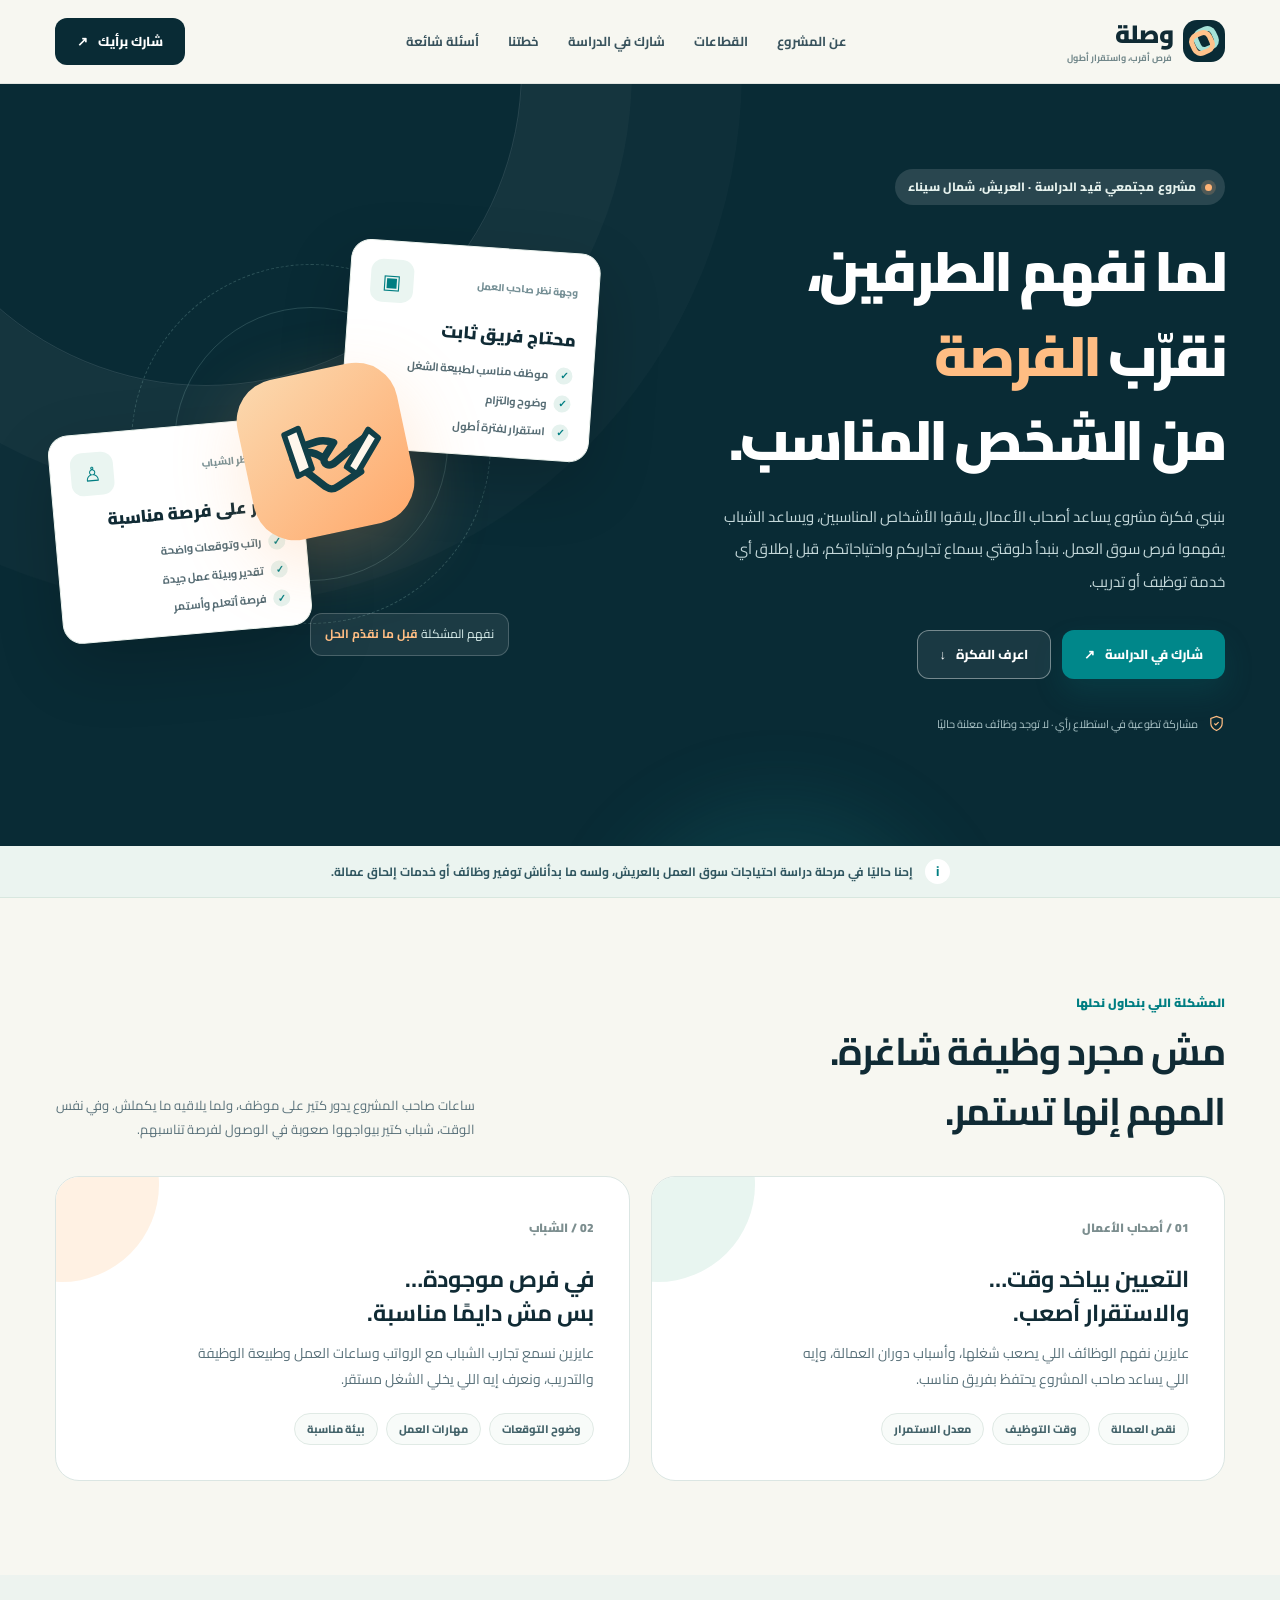
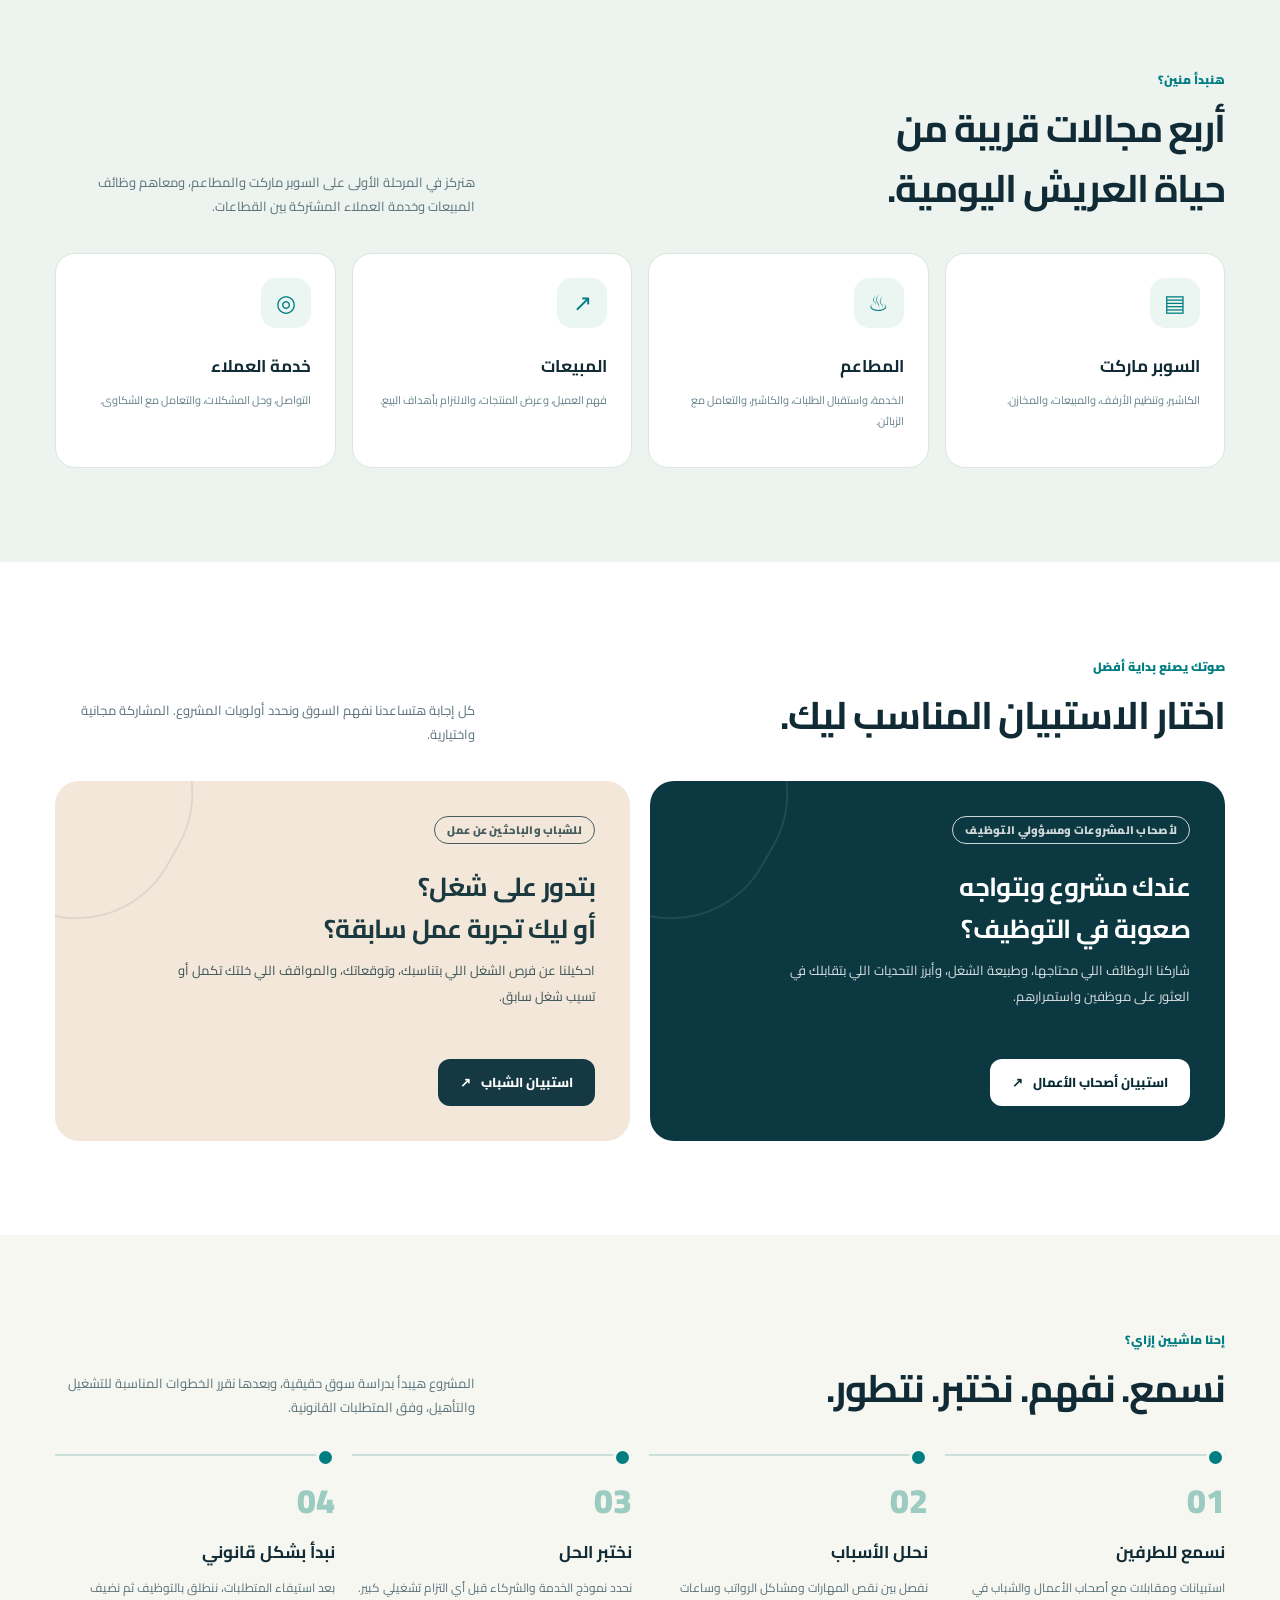
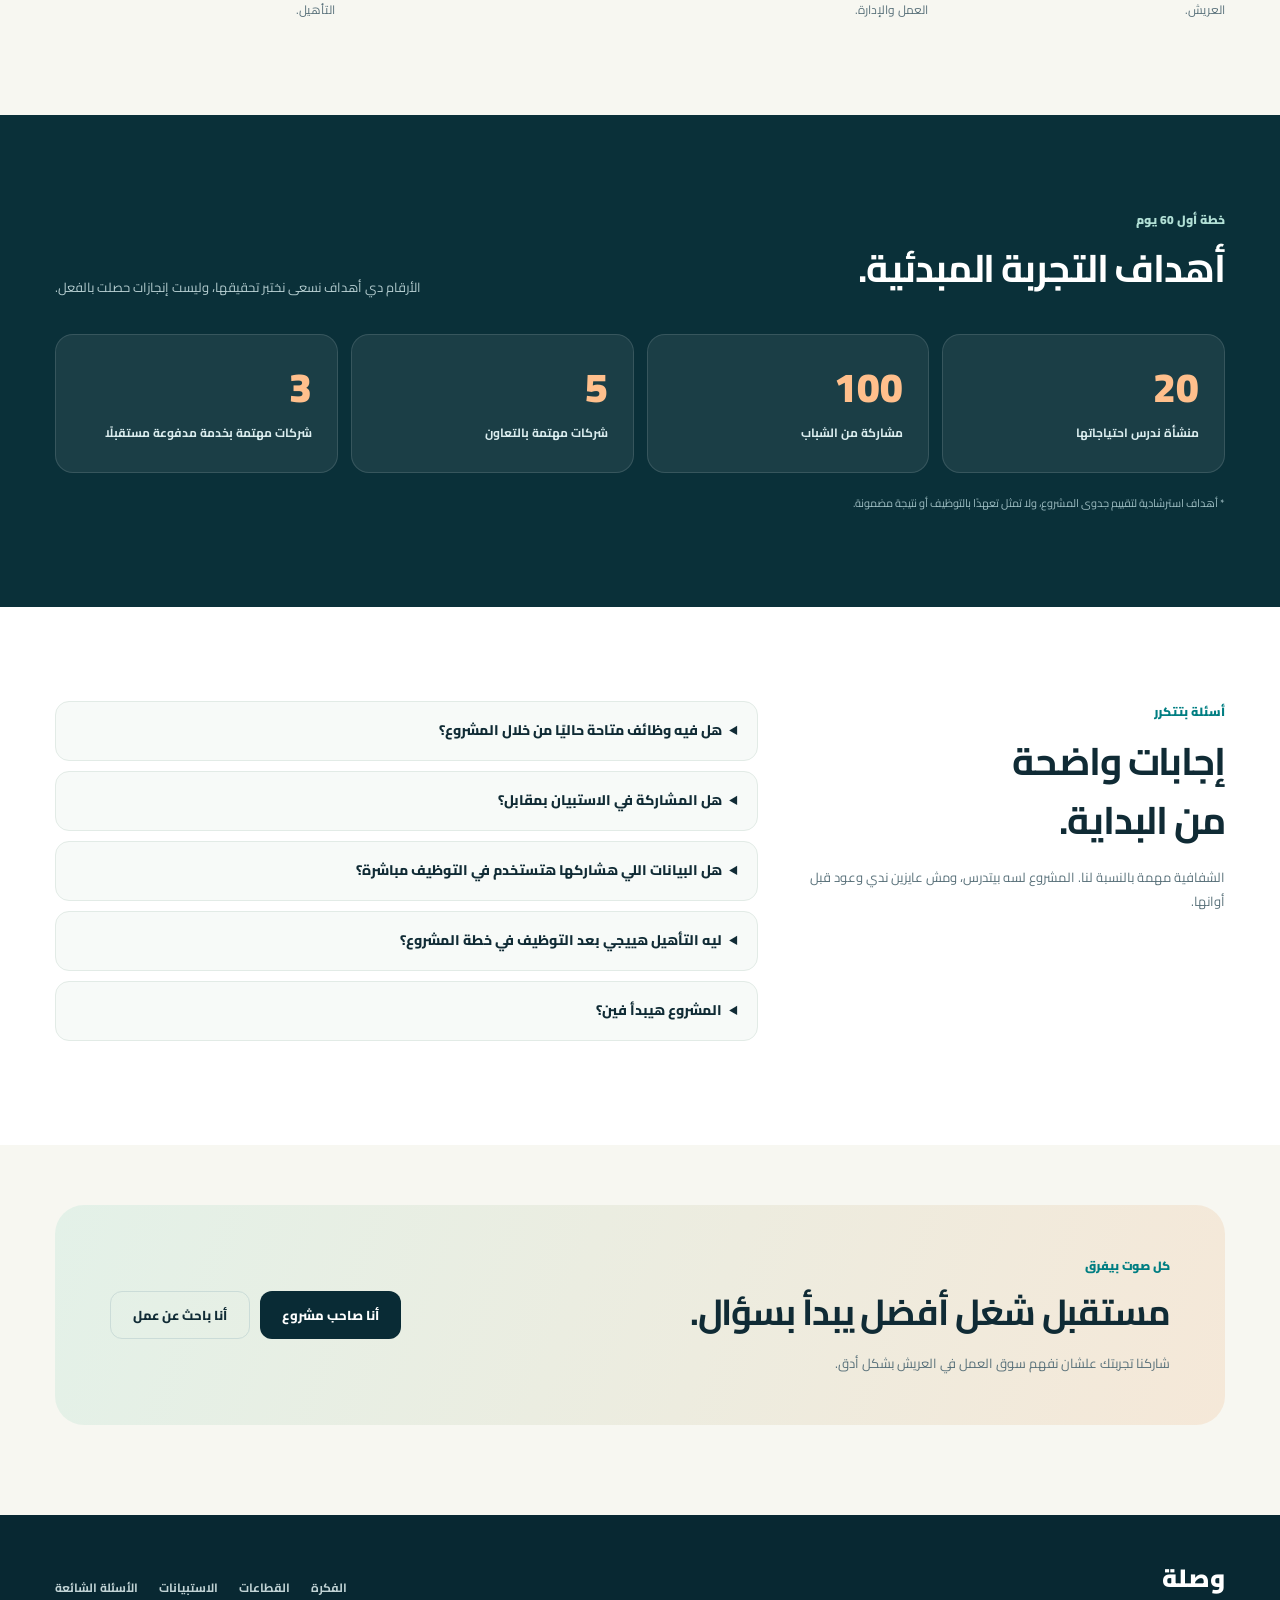
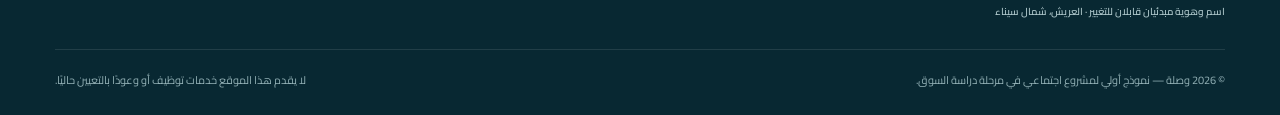
==== wasla-arish/index.html @ fe00a7ce "Add standalone Wasla Arish pilot landing page" ====
<!doctype html>
<html lang="ar" dir="rtl">
<head>
  <meta charset="UTF-8" />
  <meta name="viewport" content="width=device-width, initial-scale=1.0" />
  <meta name="theme-color" content="#0a2733" />
  <meta name="description" content="وصلة: مشروع اجتماعي في مرحلة دراسة السوق بمدينة العريش لفهم احتياجات أصحاب الأعمال وتحديات الشباب، تمهيدًا لتطوير حلول التوظيف والتأهيل." />
  <title>وصلة | فرص أقرب، واستقرار أطول</title>
  <link rel="preconnect" href="https://fonts.googleapis.com">
  <link rel="preconnect" href="https://fonts.gstatic.com" crossorigin>
  <link href="https://fonts.googleapis.com/css2?family=Cairo:wght@400;500;600;700;800;900&family=Tajawal:wght@400;500;600;700;800&display=swap" rel="stylesheet">
  <style>
    :root {
      --ink: #102b35; --muted: #59717a; --teal: #007e82; --teal-light: #e4f4f0;
      --dark: #092b35; --orange: #ffb375; --cream: #f7f7f1; --white: #ffffff;
      --stroke: #dbe6e3; --soft: #ecf3f1; --shadow: 0 18px 64px rgba(9,43,53,.10);
      --radius: 23px;
    }
    * { box-sizing: border-box; }
    html { scroll-behavior: smooth; }
    body { margin: 0; background: var(--cream); color: var(--ink); font-family: 'Cairo','Tajawal',Tahoma,Arial,sans-serif; line-height: 1.85; }
    button, a { font: inherit; }
    a { text-decoration: none; color: inherit; }
    button { cursor: pointer; }
    img,svg { max-width: 100%; }
    ::selection { background: #ffd5b2; color: var(--ink); }
    .wrap { width: min(1170px, calc(100% - 48px)); margin-inline: auto; }
    .eyebrow { display: inline-flex; align-items:center; gap:9px; font-size: 12px; font-weight: 800; letter-spacing: .1px; border-radius: 100px; padding: 7px 13px; background: rgba(255,255,255,.13); color: #e6f2ee; }
    .eyebrow.light { color: var(--teal); background: #e1f2ed; }
    .dot { width: 7px; height: 7px; border-radius: 50%; background: var(--orange); box-shadow:0 0 0 4px rgba(255,179,117,.18); }
    .site-header { position: sticky; top: 0; z-index: 20; background:rgba(247,247,241,.95); border-bottom: 1px solid rgba(16,43,53,.09); backdrop-filter:blur(18px); }
    .nav { min-height: 83px; display:flex; justify-content:space-between; align-items:center; gap: 20px; }
    .brand { display:flex; align-items:center; gap: 11px; white-space:nowrap; }
    .brand-mark { width:42px; height:42px; flex-shrink:0; border-radius: 14px; background: var(--dark); position:relative; display:flex; align-items:center; justify-content:center; }
    .brand-mark::before, .brand-mark::after { content:''; position:absolute; width:14px; height:14px; border:5px solid #a4e2d8; border-radius:9px; transform:rotate(-24deg); }
    .brand-mark::before { inset-inline-start:7px; inset-block-start:7px; }
    .brand-mark::after { inset-inline-end:7px; inset-block-end:7px; border-color:#ffc28b; }
    .brand-name { font-size:25px; line-height:1.1; font-weight:900; letter-spacing:-1.5px; }
    .brand-sub { display:block; font-size:9px; font-weight:700; letter-spacing:0; color:#71878a; margin-top:5px; }
    .nav-links { display:flex; align-items:center; gap: 29px; font-size:13px; font-weight:700; color:#39535d; }
    .nav-links a:hover,.footer-links a:hover { color:var(--teal); }
    .btn { border:none; border-radius: 12px; display:inline-flex; justify-content:center; align-items:center; gap: 10px; font-weight:800; font-size:13px; line-height:1.3; padding: 15px 22px; transition:transform .2s, background-color .2s,box-shadow .2s; }
    .btn:hover { transform: translateY(-2px); }
    .btn:focus-visible,.nav-links a:focus-visible,.mobile-toggle:focus-visible { outline: 3px solid #ffba71; outline-offset: 3px; }
    .btn-dark { color:white; background:var(--dark); }
    .btn-dark:hover { background:#14505a; }
    .btn-teal { color:white; background:#00878a; box-shadow:0 14px 30px rgba(0,135,138,.16); }
    .btn-teal:hover { background:#006e70; }
    .btn-outline { border: 1px solid rgba(255,255,255,.4); color:white; background:rgba(255,255,255,.07); }
    .btn-outline:hover { background:rgba(255,255,255,.14); }
    .btn-light { color:var(--dark); background:white; }
    .btn-ghost { background: transparent; border:1px solid #cbdcd8; color:var(--ink); }
    .mobile-toggle { display:none; background:transparent; border:none; padding:8px; color:var(--ink); }
    .hero { background:var(--dark); color:white; overflow:hidden; position:relative; isolation:isolate; }
    .hero::before { content:''; position:absolute; width:630px; height:630px; border-radius:50%; top:-330px; left:-110px; border:1px solid rgba(255,255,255,.12); box-shadow:0 0 0 110px rgba(255,255,255,.026),0 0 0 220px rgba(255,255,255,.018); z-index:-1; }
    .hero::after { content:''; position:absolute; width:360px; height:360px; bottom:-310px; right:25%; border-radius:50%; background:rgba(28,153,155,.12); filter:blur(35px); z-index:-1; }
    .hero-inner { padding: 85px 0 112px; display:grid; grid-template-columns: 1.04fr .96fr; gap:45px; align-items:center; }
    .hero h1 { font-size: clamp(36px, 4.35vw, 65px); letter-spacing:-2.8px; line-height:1.52; margin:24px 0 18px; font-weight:900; }
    .hero h1 em { color:#ffbd83; font-style:normal; position:relative; white-space:nowrap; }
    .hero p { font-size:15px; color:#c4d8da; line-height:2.15; max-width:515px; margin:0 0 32px; }
    .hero-actions { display:flex; gap:11px; flex-wrap:wrap; }
    .hero-trust { margin-top:35px; display:flex; align-items:center; gap:10px; font-size:11px; color:#acc5c8; }
    .hero-trust svg { width:17px; height:17px; color:#ffbd83; }
    .visual { position:relative; min-height:468px; display:flex; justify-content:center; align-items:center; }
    .orb { width: 360px; height:360px; position:absolute; border-radius:50%; border:1px dashed rgba(187,238,228,.2); left: 14%; top: 10%; }
    .orb::before { content:''; position:absolute; inset:42px; border-radius:50%; border:1px solid rgba(187,238,228,.17); }
    .visual-card { position:absolute; background:#ffffff; color:var(--ink); border-radius:20px; box-shadow:0 24px 66px rgba(0,0,0,.19); padding:18px 20px; width:250px; border:1px solid #edf4ef; }
    .visual-card.company { right:0; top:28px; transform:rotate(4deg); }
    .visual-card.youth { left:0; bottom:50px; transform:rotate(-5deg); }
    .vc-head { display:flex; align-items:center; justify-content:space-between; gap:10px; }
    .vc-icon { height:43px; width:43px; border-radius:12px; display:grid; place-items:center; background:#eaf5f1; color:#007e82; font-size:20px; }
    .vc-type { font-size:10px; color:#769096; font-weight:800; }
    .vc-title { font-size:17px; font-weight:900; margin:10px 0; }
    .vc-lines { display:grid; gap:8px; }
    .vc-lines span { display:flex; align-items:center; gap:7px; font-size:11px; font-weight:700; color:#576d75; }
    .vc-lines span::before { content:'✓'; color:var(--teal); background:#e5f2ee; font-size:10px; width:17px; height:17px; border-radius:50%; text-align:center; }
    .heart { width:163px; height:163px; border-radius:42px; background:linear-gradient(145deg,#fbd9af,#ffa96c); box-shadow:0 26px 76px rgba(255,166,98,.24); transform:rotate(-12deg); display:flex; align-items:center; justify-content:center; position:relative; z-index:1; }
    .heart svg { width:112px; height:112px; transform:rotate(12deg); }
    .floating-label { position:absolute; bottom:30px; right:16%; color:#dbf0ee; border:1px solid rgba(255,255,255,.2); padding:9px 14px; border-radius:12px; font-size:12px; background:rgba(255,255,255,.08); }
    .floating-label strong { color:#ffbd83; }
    .status { background:#ebf4f0; color:#315761; border-bottom:1px solid #d8e7df; }
    .status-inner { display:flex; align-items:center; gap:12px; justify-content:center; padding:13px 0; font-size:12px; font-weight:700; text-align:center; }
    .status-icon { display:grid; place-items:center; width:25px; height:25px; border-radius:50%; background:white; color:#007e82; font-size:14px; flex-shrink:0; }
    .section { padding: 94px 0; }
    .section-head { display:flex; justify-content:space-between; gap:20px; align-items:end; margin-bottom:35px; }
    .section-hint { font-size:12px; color:var(--teal); font-weight:900; margin-bottom:8px; display:block; }
    h2 { font-size:clamp(28px,3vw,42px); line-height:1.55; letter-spacing:-1.1px; margin:0; }
    .section-head p { max-width:420px; font-size:13px; color:var(--muted); margin:0; }
    .intro { display:grid; grid-template-columns: 1fr 1fr; gap:21px; }
    .intro-card { border-radius:24px; border:1px solid var(--stroke); background:#fff; padding:35px; position:relative; overflow:hidden; min-height:270px; }
    .intro-card::after { content:''; height:195px; width:195px; border-radius:100%; position:absolute; left:-92px; top:-90px; background:#e8f5f0; }
    .intro-card:nth-child(2)::after { background:#fff1e3; }
    .big-num { font-size:12px; font-weight:900; color:#7c8e8f; }
    .intro-card h3 { font-size:23px; line-height:1.5; margin:20px 0 10px; }
    .intro-card p { color:var(--muted); font-size:14px; margin:0; max-width:410px; }
    .pill-row { display:flex; flex-wrap:wrap; gap:8px; margin-top:20px; }
    .pill { border:1px solid #e0eae5; border-radius:30px; padding:5px 12px; font-size:11px; font-weight:800; background:#f8fbf9; color:#45646b; }
    .sectors { background:#edf3ef; }
    .sector-grid { display:grid; grid-template-columns:repeat(4,1fr); gap:16px; }
    .sector { padding:24px; border-radius:20px; border:1px solid #dae6df; background:#fff; min-height:215px; transition: transform .2s,box-shadow .2s; }
    .sector:hover { transform:translateY(-5px); box-shadow:var(--shadow); }
    .sector-ico { width:50px; height:50px; border-radius:15px; background:#ebf6f2; color:#007e82; display:grid; place-items:center; font-size:23px; margin-bottom:23px; }
    .sector h3 { margin:0 0 7px; font-size:17px; }
    .sector p { font-size:11px; line-height:1.9; color:#65808a; margin:0; }
    .survey-section { background:#fff; }
    .survey-grid { display:grid; grid-template-columns:repeat(2,1fr); gap:20px; }
    .survey-card { border-radius:24px; padding:35px; position:relative; overflow:hidden; min-height:360px; display:flex; flex-direction:column; align-items:start; }
    .survey-card.employer { background:#0c3842; color:white; }
    .survey-card.jobseeker { background:#f3e7d9; color:#1b3a40; }
    .survey-card::after { content:''; position:absolute; width:230px; height:230px; left:-100px; top:-100px; border:2px solid currentColor; border-radius:45%; opacity:.09; transform:rotate(30deg); }
    .survey-card .smalltag { font-size:11px; font-weight:900; letter-spacing:.3px; border:1px solid currentColor; border-radius:20px; padding:3px 12px; opacity:.8; }
    .survey-card h3 { font-size:26px; letter-spacing:-.6px; line-height:1.6; margin:22px 0 8px; }
    .survey-card p { font-size:13px; line-height:2; max-width:430px; margin:0 0 22px; opacity:.85; }
    .survey-card .btn { margin-top:auto; }
    .survey-card.jobseeker .btn { background:#153943; color:white; }
    .steps { display:grid; grid-template-columns:repeat(4,1fr); gap:17px; }
    .step { position:relative; border-top:2px solid #cbded8; padding:28px 0 0; }
    .step::before { content:''; position:absolute; height:13px; width:13px; border-radius:50%; right:0; top:-8px; background:var(--teal); border:3px solid var(--cream); }
    .step-number { font-size:34px; color:#9ccbc1; font-weight:900; line-height:1; }
    .step h3 { font-size:17px; margin:15px 0 8px; }
    .step p { margin:0; font-size:12px; color:var(--muted); }
    .metrics { background:#0a3039; color:white; }
    .metrics .section-hint { color:#b1dfd5; }
    .metrics .section-head p { color:#b5cdd0; }
    .metrics-grid { display:grid; grid-template-columns:repeat(4,1fr); gap:13px; }
    .metric { padding:28px 25px; border-radius:18px; background:rgba(255,255,255,.07); border:1px solid rgba(255,255,255,.12); }
    .metric strong { display:block; font-weight:900; font-size:41px; line-height:1.2; color:#ffbf8c; }
    .metric span { display:block; font-size:12px; font-weight:700; color:#dbedef; margin-top:10px; }
    .metric-note { color:#9ebdc2; font-size:11px; margin-top:20px; }
    .faq { background:#fff; }
    .faq-grid { display:grid; grid-template-columns: .75fr 1.25fr; gap:45px; }
    .faq .lead { font-size:13px; color:var(--muted); margin-top:14px; }
    details { background:#f7faf8; border:1px solid #e2ebe6; border-radius:14px; padding:16px 20px; margin-bottom:10px; }
    summary { font-weight:800; cursor:pointer; font-size:14px; }
    details p { font-size:12px; color:var(--muted); padding:3px 0; margin:10px 0 0; }
    .closing { background:var(--cream); padding:60px 0 90px; }
    .closing-panel { border-radius:29px; background:linear-gradient(110deg,#e3f1e8,#f5e8d8); padding:50px 55px; display:flex; justify-content:space-between; align-items:center; gap:24px; }
    .closing-panel h2 { font-size:clamp(26px,3vw,36px); }
    .closing-panel p { font-size:13px; margin:10px 0 0; color:var(--muted); }
    .closing-actions { display:flex; flex-wrap:wrap; gap:10px; }
    .site-footer { background:#082832; color:#c1d3d5; padding:40px 0 25px; }
    .footer-row { display:flex; justify-content:space-between; align-items:center; gap:20px; padding-bottom:27px; border-bottom:1px solid rgba(255,255,255,.1); }
    .footer-brand { color:white; font-size:25px; font-weight:900; }
    .footer-brand small { display:block; color:#abc4c8; font-size:10px; font-weight:600; margin-top:2px; }
    .footer-links { display:flex; gap:21px; font-weight:700; font-size:12px; }
    .footer-bottom { display:flex; justify-content:space-between; align-items:center; gap:15px; padding-top:20px; font-size:11px; color:#93b1b6; }
    .modal-backdrop { position:fixed; inset:0; z-index:50; background:rgba(4,23,30,.75); display:none; align-items:center; justify-content:center; padding:20px; backdrop-filter:blur(6px); }
    .modal-backdrop.visible { display:flex; }
    .modal { width:min(100%,480px); border-radius:24px; background:#fff; color:var(--ink); padding:33px; box-shadow:0 28px 90px rgba(0,0,0,.18); position:relative; }
    .modal h3 { font-size:23px; margin:13px 0 7px; }
    .modal p { color:var(--muted); font-size:13px; margin:0 0 22px; }
    .modal-symbol { display:grid; place-items:center; height:49px; width:49px; border-radius:15px; background:#e7f5ef; color:var(--teal); font-size:24px; }
    .close-modal { border:none; border-radius:50%; width:35px; height:35px; background:#edf3f1; position:absolute; top:14px; left:14px; font-size:22px; color:var(--ink); }
    .modal .btn { width:100%; }
    .sr-only { position:absolute; width:1px; height:1px; padding:0; overflow:hidden; clip:rect(0,0,0,0); white-space:nowrap; border:0; }
    @media(max-width:970px) { .nav-links { gap:14px; } .hero-inner { gap:15px; } .visual { transform:scale(.88); transform-origin:center; } .sector-grid { grid-template-columns: repeat(2,1fr); } }
    @media(max-width:760px) {
      .wrap { width:min(100% - 36px,600px); }
      .nav { min-height:72px; } .nav > .btn { display:none; } .mobile-toggle { display:block; }
      .nav-links { display:none; position:absolute; top:72px; right:0; left:0; padding:20px 25px 25px; background:var(--cream); border-bottom:1px solid var(--stroke); flex-direction:column; align-items:stretch; }
      .nav-links.open { display:flex; } .nav-links a { padding:7px 0; }
      .hero-inner { grid-template-columns:1fr; padding:58px 0 35px; }
      .hero h1 { font-size:clamp(34px,8.5vw,54px); letter-spacing:-1.6px; }
      .hero p { font-size:13px; }
      .visual { transform:scale(.83); height:360px; min-height:360px; margin-top:-25px; }
      .hero-trust { margin-top:20px; }
      .section { padding:67px 0; }
      .section-head { display:block; margin-bottom:27px; } .section-head p { margin-top:12px; }
      .intro,.survey-grid,.faq-grid { grid-template-columns:1fr; }
      .steps { grid-template-columns:repeat(2,1fr); gap:27px; }
      .metrics-grid { grid-template-columns:repeat(2,1fr); }
      .closing-panel { display:block; padding:32px 24px; } .closing-actions { margin-top:22px; }
      .footer-row,.footer-bottom { display:block; } .footer-links { margin-top:22px; flex-wrap:wrap; }
      .footer-bottom span { display:block; margin:5px 0; }
    }
    @media(max-width:460px) {
      .hero-actions .btn { flex:1; padding:14px 12px; font-size:11px; }
      .visual { transform:scale(.70); margin: -50px -35px -55px; }
      .intro-card,.survey-card { padding:26px; }
      .sector-grid { grid-template-columns:repeat(2,1fr); gap:10px; }
      .sector { padding:19px; min-height:215px; } .sector h3 { font-size:14px; }
      .steps { grid-template-columns:1fr; gap:19px; } .step { padding-top:20px; }
      .metrics-grid { gap:9px; } .metric { padding:22px 15px; } .metric strong { font-size:34px; }
    }
    @media(prefers-reduced-motion:reduce) { html { scroll-behavior:auto; } * { transition:none !important; } }
  </style>
</head>
<body>
  <!-- إعدادات الموقع: ضع روابط الاستبيانات الفعلية بين علامتي الاقتباس بعد إنشائها على Google Forms -->
  <header class="site-header">
    <div class="wrap nav">
      <a class="brand" href="#الرئيسية" aria-label="وصلة - العودة للرئيسية">
        <span class="brand-mark" aria-hidden="true"></span>
        <span class="brand-name">وصلة <small class="brand-sub">فرص أقرب، واستقرار أطول</small></span>
      </a>
      <nav class="nav-links" id="nav-links" aria-label="القائمة الرئيسية">
        <a href="#الفكرة">عن المشروع</a>
        <a href="#القطاعات">القطاعات</a>
        <a href="#شارك">شارك في الدراسة</a>
        <a href="#الخطوات">خطتنا</a>
        <a href="#الاسئلة">أسئلة شائعة</a>
      </nav>
      <a class="btn btn-dark" href="#شارك">شارك برأيك <span aria-hidden="true">↗</span></a>
      <button class="mobile-toggle" type="button" id="mobile-toggle" aria-label="فتح القائمة" aria-expanded="false">☰</button>
    </div>
  </header>
  <main>
    <section class="hero" id="الرئيسية">
      <div class="wrap hero-inner">
        <div>
          <span class="eyebrow"><span class="dot"></span> مشروع مجتمعي قيد الدراسة · العريش، شمال سيناء</span>
          <h1>لما نفهم الطرفين،<br>نقرّب <em>الفرصة</em><br>من الشخص المناسب.</h1>
          <p>بنبني فكرة مشروع يساعد أصحاب الأعمال يلاقوا الأشخاص المناسبين، ويساعد الشباب يفهموا فرص سوق العمل. بنبدأ دلوقتي بسماع تجاربكم واحتياجاتكم، قبل إطلاق أي خدمة توظيف أو تدريب.</p>
          <div class="hero-actions">
            <a class="btn btn-teal" href="#شارك">شارك في الدراسة <span aria-hidden="true">↗</span></a>
            <a class="btn btn-outline" href="#الفكرة">اعرف الفكرة <span aria-hidden="true">↓</span></a>
          </div>
          <div class="hero-trust"><svg viewBox="0 0 24 24" fill="none" stroke="currentColor" stroke-width="1.7" aria-hidden="true"><path d="M12 22s8-4 8-10V5l-8-3-8 3v7c0 6 8 10 8 10Z"/><path d="m9 12 2 2 4-4"/></svg> مشاركة تطوعية في استطلاع رأي · لا توجد وظائف معلنة حاليًا</div>
        </div>
        <div class="visual" aria-label="رسم رمزي للتواصل بين صاحب العمل والباحث عن العمل" role="img">
          <div class="orb" aria-hidden="true"></div>
          <div class="visual-card company" aria-hidden="true">
            <div class="vc-head"><span class="vc-type">وجهة نظر صاحب العمل</span><span class="vc-icon">▣</span></div>
            <div class="vc-title">محتاج فريق ثابت</div>
            <div class="vc-lines"><span>موظف مناسب لطبيعة الشغل</span><span>وضوح والتزام</span><span>استقرار لفترة أطول</span></div>
          </div>
          <div class="heart" aria-hidden="true"><svg viewBox="0 0 120 120" fill="none"><path d="M25 68c8-11 22-9 32-1m39-18L70 71c-7 6-14 2-12-5l10-16c-6-2-12-3-18-1l-15 5L20 42M97 81 73 97c-6 4-9 3-14 0L37 80m50-25 14-10" stroke="#103f48" stroke-width="8" stroke-linecap="round" stroke-linejoin="round"/><path d="M15 42 30 35l15 43-15 8-15-44Zm90-6 11 9-23 39-11-8 23-40Z" fill="#fff7ec" stroke="#103f48" stroke-width="6" stroke-linejoin="round"/></svg></div>
          <div class="visual-card youth" aria-hidden="true">
            <div class="vc-head"><span class="vc-type">وجهة نظر الشباب</span><span class="vc-icon">♙</span></div>
            <div class="vc-title">بدور على فرصة مناسبة</div>
            <div class="vc-lines"><span>راتب وتوقعات واضحة</span><span>تقدير وبيئة عمل جيدة</span><span>فرصة أتعلم وأستمر</span></div>
          </div>
          <div class="floating-label">نفهم المشكلة <strong>قبل ما نقدّم الحل</strong></div>
        </div>
      </div>
    </section>
    <div class="status"><div class="wrap status-inner"><span class="status-icon">i</span><span>إحنا حاليًا في مرحلة دراسة احتياجات سوق العمل بالعريش، ولسه ما بدأناش توفير وظائف أو خدمات إلحاق عمالة.</span></div></div>
    <section class="section" id="الفكرة">
      <div class="wrap">
        <div class="section-head"><div><span class="section-hint">المشكلة اللي بنحاول نحلها</span><h2>مش مجرد وظيفة شاغرة.<br>المهم إنها تستمر.</h2></div><p>ساعات صاحب المشروع يدور كتير على موظف، ولما يلاقيه ما يكملش. وفي نفس الوقت، شباب كتير بيواجهوا صعوبة في الوصول لفرصة تناسبهم.</p></div>
        <div class="intro">
          <article class="intro-card"><span class="big-num">01 / أصحاب الأعمال</span><h3>التعيين بياخد وقت…<br>والاستقرار أصعب.</h3><p>عايزين نفهم الوظائف اللي يصعب شغلها، وأسباب دوران العمالة، وإيه اللي يساعد صاحب المشروع يحتفظ بفريق مناسب.</p><div class="pill-row"><span class="pill">نقص العمالة</span><span class="pill">وقت التوظيف</span><span class="pill">معدل الاستمرار</span></div></article>
          <article class="intro-card"><span class="big-num">02 / الشباب</span><h3>في فرص موجودة…<br>بس مش دايمًا مناسبة.</h3><p>عايزين نسمع تجارب الشباب مع الرواتب وساعات العمل وطبيعة الوظيفة والتدريب، ونعرف إيه اللي يخلي الشغل مستقر.</p><div class="pill-row"><span class="pill">وضوح التوقعات</span><span class="pill">مهارات العمل</span><span class="pill">بيئة مناسبة</span></div></article>
        </div>
      </div>
    </section>
    <section class="section sectors" id="القطاعات"><div class="wrap"><div class="section-head"><div><span class="section-hint">هنبدأ منين؟</span><h2>أربع مجالات قريبة من<br>حياة العريش اليومية.</h2></div><p>هنركز في المرحلة الأولى على السوبر ماركت والمطاعم، ومعاهم وظائف المبيعات وخدمة العملاء المشتركة بين القطاعات.</p></div>
      <div class="sector-grid">
        <article class="sector"><div class="sector-ico">▤</div><h3>السوبر ماركت</h3><p>الكاشير، وتنظيم الأرفف، والمبيعات، والمخازن.</p></article>
        <article class="sector"><div class="sector-ico">♨</div><h3>المطاعم</h3><p>الخدمة، واستقبال الطلبات، والكاشير، والتعامل مع الزبائن.</p></article>
        <article class="sector"><div class="sector-ico">↗</div><h3>المبيعات</h3><p>فهم العميل، وعرض المنتجات، والالتزام بأهداف البيع.</p></article>
        <article class="sector"><div class="sector-ico">◎</div><h3>خدمة العملاء</h3><p>التواصل، وحل المشكلات، والتعامل مع الشكاوى.</p></article>
      </div></div></section>
    <section class="section survey-section" id="شارك"><div class="wrap"><div class="section-head"><div><span class="section-hint">صوتك يصنع بداية أفضل</span><h2>اختار الاستبيان المناسب ليك.</h2></div><p>كل إجابة هتساعدنا نفهم السوق ونحدد أولويات المشروع. المشاركة مجانية واختيارية.</p></div>
      <div class="survey-grid">
        <article class="survey-card employer"><span class="smalltag">لأصحاب المشروعات ومسؤولي التوظيف</span><h3>عندك مشروع وبتواجه<br>صعوبة في التوظيف؟</h3><p>شاركنا الوظائف اللي محتاجها، وطبيعة الشغل، وأبرز التحديات اللي بتقابلك في العثور على موظفين واستمرارهم.</p><button class="btn btn-light" type="button" data-survey="companies">استبيان أصحاب الأعمال <span aria-hidden="true">↗</span></button></article>
        <article class="survey-card jobseeker"><span class="smalltag">للشباب والباحثين عن عمل</span><h3>بتدور على شغل؟<br>أو ليك تجربة عمل سابقة؟</h3><p>احكيلنا عن فرص الشغل اللي بتناسبك، وتوقعاتك، والمواقف اللي خلتك تكمل أو تسيب شغل سابق.</p><button class="btn" type="button" data-survey="youth">استبيان الشباب <span aria-hidden="true">↗</span></button></article>
      </div>
    </div></section>
    <section class="section" id="الخطوات"><div class="wrap"><div class="section-head"><div><span class="section-hint">إحنا ماشيين إزاي؟</span><h2>نسمع. نفهم. نختبر. نتطور.</h2></div><p>المشروع هيبدأ بدراسة سوق حقيقية، وبعدها نقرر الخطوات المناسبة للتشغيل والتأهيل، وفق المتطلبات القانونية.</p></div>
      <div class="steps"><div class="step"><span class="step-number">01</span><h3>نسمع للطرفين</h3><p>استبيانات ومقابلات مع أصحاب الأعمال والشباب في العريش.</p></div><div class="step"><span class="step-number">02</span><h3>نحلل الأسباب</h3><p>نفصل بين نقص المهارات ومشاكل الرواتب وساعات العمل والإدارة.</p></div><div class="step"><span class="step-number">03</span><h3>نختبر الحل</h3><p>نحدد نموذج الخدمة والشركاء قبل أي التزام تشغيلي كبير.</p></div><div class="step"><span class="step-number">04</span><h3>نبدأ بشكل قانوني</h3><p>بعد استيفاء المتطلبات، ننطلق بالتوظيف ثم نضيف التأهيل.</p></div></div>
    </div></section>
    <section class="section metrics"><div class="wrap"><div class="section-head"><div><span class="section-hint">خطة أول 60 يوم</span><h2>أهداف التجربة المبدئية.</h2></div><p>الأرقام دي أهداف نسعى نختبر تحقيقها، وليست إنجازات حصلت بالفعل.</p></div>
      <div class="metrics-grid"><div class="metric"><strong>20</strong><span>منشأة ندرس احتياجاتها</span></div><div class="metric"><strong>100</strong><span>مشاركة من الشباب</span></div><div class="metric"><strong>5</strong><span>شركات مهتمة بالتعاون</span></div><div class="metric"><strong>3</strong><span>شركات مهتمة بخدمة مدفوعة مستقبلًا</span></div></div>
      <div class="metric-note">* أهداف استرشادية لتقييم جدوى المشروع، ولا تمثل تعهدًا بالتوظيف أو نتيجة مضمونة.</div>
    </div></section>
    <section class="section faq" id="الاسئلة"><div class="wrap faq-grid"><div><span class="section-hint">أسئلة بتتكرر</span><h2>إجابات واضحة<br>من البداية.</h2><p class="lead">الشفافية مهمة بالنسبة لنا. المشروع لسه بيتدرس، ومش عايزين ندي وعود قبل أوانها.</p></div><div>
      <details><summary>هل فيه وظائف متاحة حاليًا من خلال المشروع؟</summary><p>لا. إحنا حاليًا في مرحلة استطلاع ودراسة احتياجات سوق العمل في مدينة العريش، ومش بنقدّم وظائف أو ترشيحات للتعيين في المرحلة دي.</p></details>
      <details><summary>هل المشاركة في الاستبيان بمقابل؟</summary><p>لا، المشاركة مجانية واختيارية، وهدفها جمع آراء تساعد على بناء مشروع مناسب لاحتياجات السوق.</p></details>
      <details><summary>هل البيانات اللي هشاركها هتستخدم في التوظيف مباشرة؟</summary><p>لا. الردود تُجمع لغرض دراسة السوق وفق إشعار الخصوصية الخاص بنموذج الاستبيان. أي استخدام مختلف أو تواصل لاحق يتطلب موافقة مناسبة.</p></details>
      <details><summary>ليه التأهيل هييجي بعد التوظيف في خطة المشروع؟</summary><p>الهدف إننا نحدد في البداية احتياجات الشركات وأسباب عدم استقرار الموظفين، وبعدها نصمم برامج تدريب على أساس مشكلات حقيقية بدل افتراضات.</p></details>
      <details><summary>المشروع هيبدأ فين؟</summary><p>البداية المقترحة من مدينة العريش، محافظة شمال سيناء، والتركيز أولًا على المطاعم والسوبر ماركت والمبيعات وخدمة العملاء.</p></details>
    </div></div></section>
    <section class="closing"><div class="wrap"><div class="closing-panel"><div><span class="section-hint">كل صوت بيفرق</span><h2>مستقبل شغل أفضل يبدأ بسؤال.</h2><p>شاركنا تجربتك علشان نفهم سوق العمل في العريش بشكل أدق.</p></div><div class="closing-actions"><button class="btn btn-dark" data-survey="companies" type="button">أنا صاحب مشروع</button><button class="btn btn-ghost" data-survey="youth" type="button">أنا باحث عن عمل</button></div></div></div></section>
  </main>
  <footer class="site-footer"><div class="wrap"><div class="footer-row"><a href="#الرئيسية" class="footer-brand">وصلة<small>اسم وهوية مبدئيان قابلان للتغيير · العريش، شمال سيناء</small></a><div class="footer-links"><a href="#الفكرة">الفكرة</a><a href="#القطاعات">القطاعات</a><a href="#شارك">الاستبيانات</a><a href="#الاسئلة">الأسئلة الشائعة</a></div></div><div class="footer-bottom"><span>© <span id="year"></span> وصلة — نموذج أولي لمشروع اجتماعي في مرحلة دراسة السوق.</span><span>لا يقدم هذا الموقع خدمات توظيف أو وعودًا بالتعيين حاليًا.</span></div></div></footer>
  <div class="modal-backdrop" id="survey-modal" role="dialog" aria-modal="true" aria-labelledby="modal-title" aria-hidden="true"><div class="modal"><button class="close-modal" id="close-modal" type="button" aria-label="إغلاق">×</button><div class="modal-symbol">↗</div><h3 id="modal-title">الاستبيان لم يُربط بعد</h3><p id="modal-message">بعد تجهيز رابط الاستبيان على Google Forms، هنضيفه هنا علشان تقدر تشارك مباشرة.</p><button type="button" class="btn btn-dark" id="modal-ok">تمام، فهمت</button></div></div>
  <script>
    /* ضع الروابط الحقيقية بعد إنشائها. لا تضع رابط تعديل النموذج: استخدم رابط استقبال الردود فقط. */
    const SITE_CONFIG = {
      companySurveyUrl: "",
      youthSurveyUrl: ""
    };
    const navToggle = document.getElementById('mobile-toggle');
    const navLinks = document.getElementById('nav-links');
    navToggle.addEventListener('click', () => {
      const open = navLinks.classList.toggle('open');
      navToggle.setAttribute('aria-expanded', String(open));
      navToggle.setAttribute('aria-label', open ? 'إغلاق القائمة' : 'فتح القائمة');
      navToggle.textContent = open ? '×' : '☰';
    });
    navLinks.querySelectorAll('a').forEach(el => el.addEventListener('click', () => {
      navLinks.classList.remove('open'); navToggle.setAttribute('aria-expanded', 'false'); navToggle.textContent = '☰';
    }));
    const modal = document.getElementById('survey-modal');
    const closeButton = document.getElementById('close-modal');
    let previousFocus = null;
    function closeModal() {
      modal.classList.remove('visible'); modal.setAttribute('aria-hidden','true');
      if (previousFocus) previousFocus.focus();
    }
    function showModal(type) {
      previousFocus = document.activeElement;
      document.getElementById('modal-title').textContent = type === 'companies' ? 'استبيان الشركات قيد التجهيز' : 'استبيان الشباب قيد التجهيز';
      document.getElementById('modal-message').textContent = 'لسه ما ضفناش رابط Google Forms النهائي. بمجرد تجهيز ونشر الاستبيان، الزر ده هيفتح نموذج المشاركة مباشرة. شكرًا لاهتمامك!';
      modal.classList.add('visible'); modal.setAttribute('aria-hidden','false'); closeButton.focus();
    }
    document.querySelectorAll('[data-survey]').forEach(btn => btn.addEventListener('click', () => {
      const type = btn.getAttribute('data-survey');
      const url = type === 'companies' ? SITE_CONFIG.companySurveyUrl : SITE_CONFIG.youthSurveyUrl;
      // روابط Google Forms فقط؛ امنع javascript: أو العناوين غير الموثوقة
      if (url) {
        try {
          const parsed = new URL(url);
          const valid = parsed.protocol === 'https:' && /(^|\.)forms\.gle$|(^|\.)docs\.google\.com$/.test(parsed.hostname);
          if (valid) { window.open(parsed.href, '_blank', 'noopener,noreferrer'); return; }
        } catch (e) { /* fallback to setup message */ }
      }
      showModal(type);
    }));
    closeButton.addEventListener('click', closeModal);
    document.getElementById('modal-ok').addEventListener('click', closeModal);
    modal.addEventListener('click', (e) => { if (e.target === modal) closeModal(); });
    document.addEventListener('keydown', (e) => { if (e.key==='Escape' && modal.classList.contains('visible')) closeModal(); });
    document.getElementById('year').textContent = String(new Date().getFullYear());
  </script>
</body>
</html>
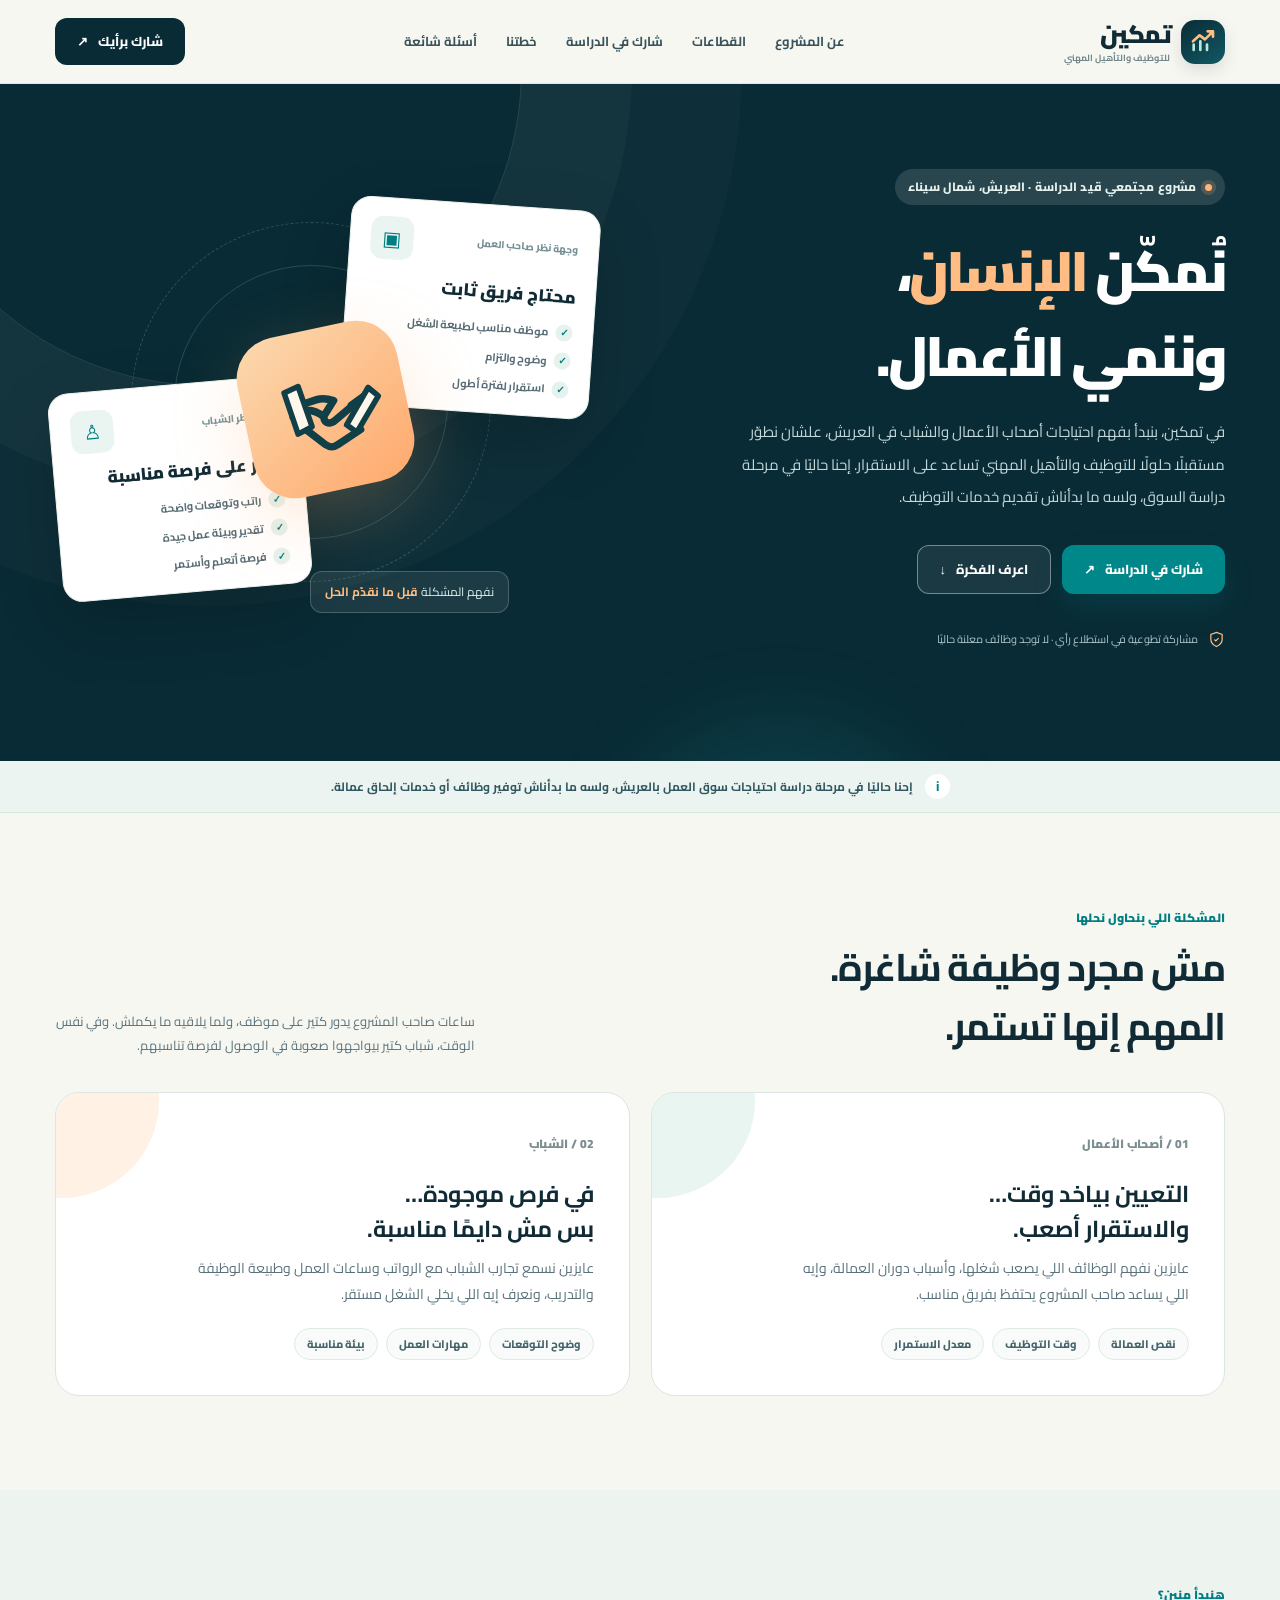
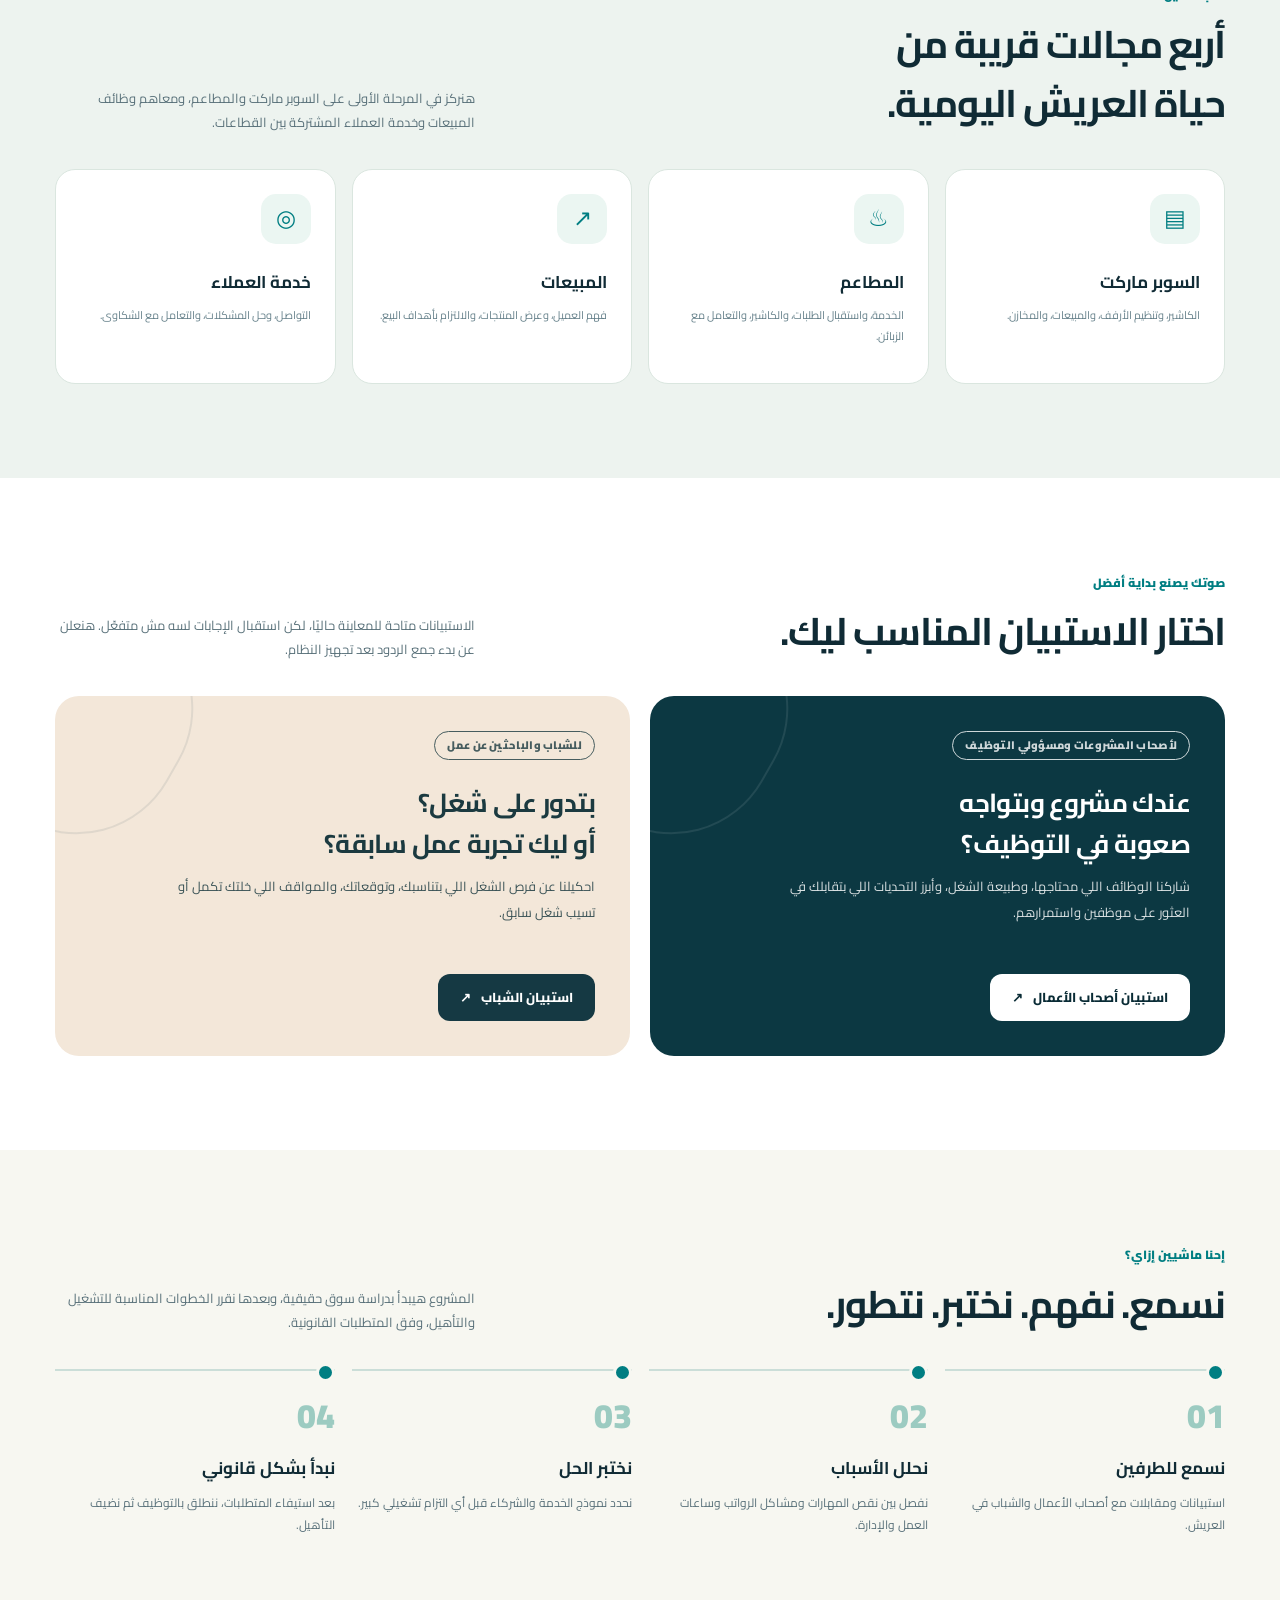
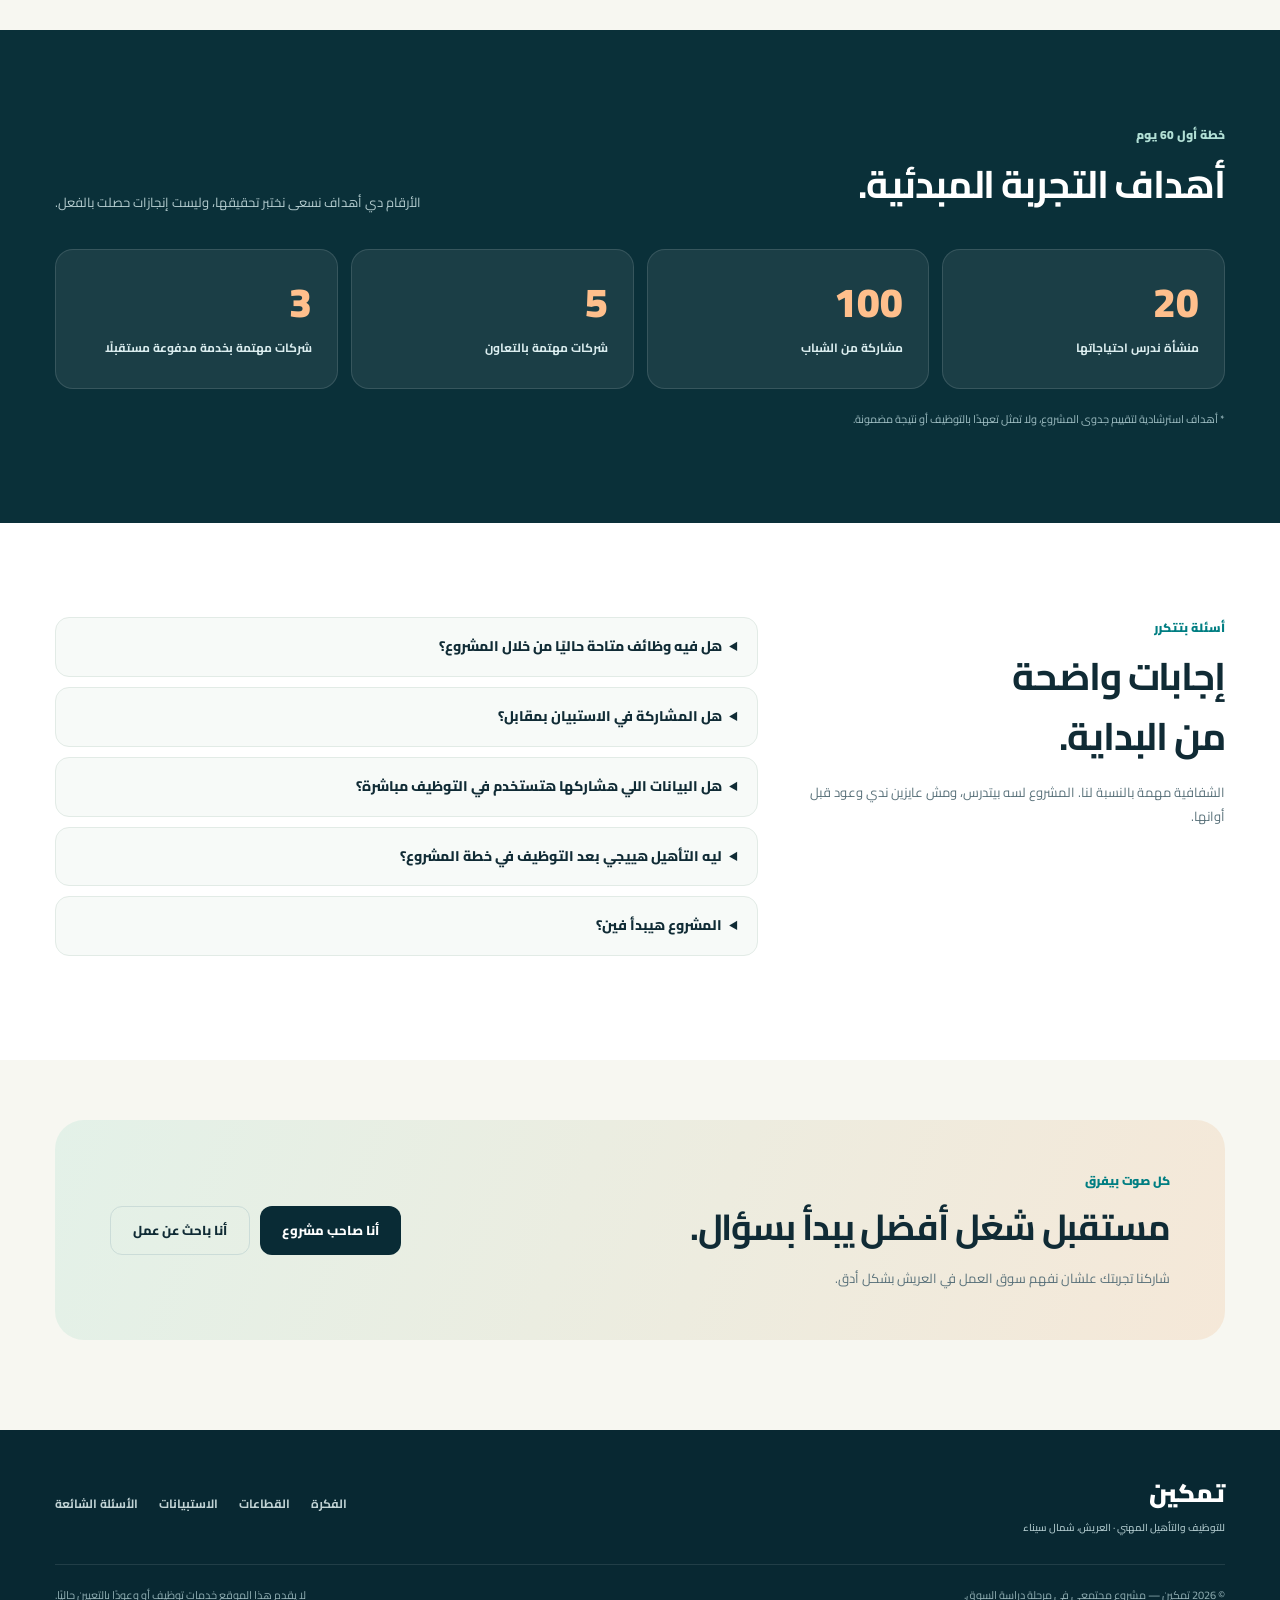
==== commit 73635dd8: "Rebrand Tamkeen: update name, site identity, and survey headers" ====
--- a/wasla-arish/index.html
+++ b/wasla-arish/index.html
@@ -3,9 +3,9 @@
 <head>
   <meta charset="UTF-8" />
   <meta name="viewport" content="width=device-width, initial-scale=1.0" />
-  <meta name="theme-color" content="#0a2733" />
-  <meta name="description" content="وصلة: مشروع اجتماعي في مرحلة دراسة السوق بمدينة العريش لفهم احتياجات أصحاب الأعمال وتحديات الشباب، تمهيدًا لتطوير حلول التوظيف والتأهيل." />
-  <title>وصلة | فرص أقرب، واستقرار أطول</title>
+  <meta name="theme-color" content="#092b35" />
+  <meta name="description" content="تمكين: مبادرة في مرحلة دراسة السوق بمدينة العريش لفهم احتياجات الشركات والشباب، تمهيدًا لتطوير حلول للتوظيف والتأهيل المهني واستقرار العمل." />
+  <title>تمكين | نُمكّن الإنسان.. وننمي الأعمال</title>
   <link rel="preconnect" href="https://fonts.googleapis.com">
   <link rel="preconnect" href="https://fonts.gstatic.com" crossorigin>
   <link href="https://fonts.googleapis.com/css2?family=Cairo:wght@400;500;600;700;800;900&family=Tajawal:wght@400;500;600;700;800&display=swap" rel="stylesheet">
@@ -31,10 +31,8 @@
     .site-header { position: sticky; top: 0; z-index: 20; background:rgba(247,247,241,.95); border-bottom: 1px solid rgba(16,43,53,.09); backdrop-filter:blur(18px); }
     .nav { min-height: 83px; display:flex; justify-content:space-between; align-items:center; gap: 20px; }
     .brand { display:flex; align-items:center; gap: 11px; white-space:nowrap; }
-    .brand-mark { width:42px; height:42px; flex-shrink:0; border-radius: 14px; background: var(--dark); position:relative; display:flex; align-items:center; justify-content:center; }
-    .brand-mark::before, .brand-mark::after { content:''; position:absolute; width:14px; height:14px; border:5px solid #a4e2d8; border-radius:9px; transform:rotate(-24deg); }
-    .brand-mark::before { inset-inline-start:7px; inset-block-start:7px; }
-    .brand-mark::after { inset-inline-end:7px; inset-block-end:7px; border-color:#ffc28b; }
+    .brand-mark { width:44px; height:44px; flex-shrink:0; border-radius:14px; background:linear-gradient(145deg,#092b35,#125965); display:flex; align-items:center; justify-content:center; box-shadow:0 6px 15px #092b3520; }
+    .brand-mark svg { display:block; width:32px; height:32px; flex-shrink:0; }
     .brand-name { font-size:25px; line-height:1.1; font-weight:900; letter-spacing:-1.5px; }
     .brand-sub { display:block; font-size:9px; font-weight:700; letter-spacing:0; color:#71878a; margin-top:5px; }
     .nav-links { display:flex; align-items:center; gap: 29px; font-size:13px; font-weight:700; color:#39535d; }
@@ -186,12 +184,12 @@
   </style>
 </head>
 <body>
-  <!-- إعدادات الموقع: ضع روابط الاستبيانات الفعلية بين علامتي الاقتباس بعد إنشائها على Google Forms -->
+  <!-- روابط الاستبيانات الداخلية متاحة للمعاينة؛ استقبال الإجابات لم يُفعّل بعد. -->
   <header class="site-header">
     <div class="wrap nav">
-      <a class="brand" href="#الرئيسية" aria-label="وصلة - العودة للرئيسية">
-        <span class="brand-mark" aria-hidden="true"></span>
-        <span class="brand-name">وصلة <small class="brand-sub">فرص أقرب، واستقرار أطول</small></span>
+      <a class="brand" href="#الرئيسية" aria-label="تمكين - العودة للرئيسية">
+        <span class="brand-mark" aria-hidden="true"><svg viewBox="0 0 48 48" width="30" height="30" fill="none" xmlns="http://www.w3.org/2000/svg" aria-hidden="true"><path d="M10 36V28M20 36V23M30 36V28" stroke="#B8E9DF" stroke-width="4" stroke-linecap="round"/><path d="M9 23L19 14L27 20L39 8M31 8H39V16" stroke="#FFBE83" stroke-width="4" stroke-linecap="round" stroke-linejoin="round"/></svg></span>
+        <span class="brand-name">تمكين <small class="brand-sub">للتوظيف والتأهيل المهني</small></span>
       </a>
       <nav class="nav-links" id="nav-links" aria-label="القائمة الرئيسية">
         <a href="#الفكرة">عن المشروع</a>
@@ -209,8 +207,8 @@
       <div class="wrap hero-inner">
         <div>
           <span class="eyebrow"><span class="dot"></span> مشروع مجتمعي قيد الدراسة · العريش، شمال سيناء</span>
-          <h1>لما نفهم الطرفين،<br>نقرّب <em>الفرصة</em><br>من الشخص المناسب.</h1>
-          <p>بنبني فكرة مشروع يساعد أصحاب الأعمال يلاقوا الأشخاص المناسبين، ويساعد الشباب يفهموا فرص سوق العمل. بنبدأ دلوقتي بسماع تجاربكم واحتياجاتكم، قبل إطلاق أي خدمة توظيف أو تدريب.</p>
+          <h1>نُمكّن <em>الإنسان</em>،<br>وننمي الأعمال.</h1>
+          <p>في تمكين، بنبدأ بفهم احتياجات أصحاب الأعمال والشباب في العريش، علشان نطوّر مستقبلًا حلولًا للتوظيف والتأهيل المهني تساعد على الاستقرار. إحنا حاليًا في مرحلة دراسة السوق، ولسه ما بدأناش تقديم خدمات التوظيف.</p>
           <div class="hero-actions">
             <a class="btn btn-teal" href="#شارك">شارك في الدراسة <span aria-hidden="true">↗</span></a>
             <a class="btn btn-outline" href="#الفكرة">اعرف الفكرة <span aria-hidden="true">↓</span></a>
@@ -251,10 +249,10 @@
         <article class="sector"><div class="sector-ico">↗</div><h3>المبيعات</h3><p>فهم العميل، وعرض المنتجات، والالتزام بأهداف البيع.</p></article>
         <article class="sector"><div class="sector-ico">◎</div><h3>خدمة العملاء</h3><p>التواصل، وحل المشكلات، والتعامل مع الشكاوى.</p></article>
       </div></div></section>
-    <section class="section survey-section" id="شارك"><div class="wrap"><div class="section-head"><div><span class="section-hint">صوتك يصنع بداية أفضل</span><h2>اختار الاستبيان المناسب ليك.</h2></div><p>كل إجابة هتساعدنا نفهم السوق ونحدد أولويات المشروع. المشاركة مجانية واختيارية.</p></div>
+    <section class="section survey-section" id="شارك"><div class="wrap"><div class="section-head"><div><span class="section-hint">صوتك يصنع بداية أفضل</span><h2>اختار الاستبيان المناسب ليك.</h2></div><p>الاستبيانات متاحة للمعاينة حاليًا، لكن استقبال الإجابات لسه مش متفعّل. هنعلن عن بدء جمع الردود بعد تجهيز النظام.</p></div>
       <div class="survey-grid">
-        <article class="survey-card employer"><span class="smalltag">لأصحاب المشروعات ومسؤولي التوظيف</span><h3>عندك مشروع وبتواجه<br>صعوبة في التوظيف؟</h3><p>شاركنا الوظائف اللي محتاجها، وطبيعة الشغل، وأبرز التحديات اللي بتقابلك في العثور على موظفين واستمرارهم.</p><button class="btn btn-light" type="button" data-survey="companies">استبيان أصحاب الأعمال <span aria-hidden="true">↗</span></button></article>
-        <article class="survey-card jobseeker"><span class="smalltag">للشباب والباحثين عن عمل</span><h3>بتدور على شغل؟<br>أو ليك تجربة عمل سابقة؟</h3><p>احكيلنا عن فرص الشغل اللي بتناسبك، وتوقعاتك، والمواقف اللي خلتك تكمل أو تسيب شغل سابق.</p><button class="btn" type="button" data-survey="youth">استبيان الشباب <span aria-hidden="true">↗</span></button></article>
+        <article class="survey-card employer"><span class="smalltag">لأصحاب المشروعات ومسؤولي التوظيف</span><h3>عندك مشروع وبتواجه<br>صعوبة في التوظيف؟</h3><p>شاركنا الوظائف اللي محتاجها، وطبيعة الشغل، وأبرز التحديات اللي بتقابلك في العثور على موظفين واستمرارهم.</p><a class="btn btn-light" href="/forms/companies/">استبيان أصحاب الأعمال <span aria-hidden="true">↗</span></a></article>
+        <article class="survey-card jobseeker"><span class="smalltag">للشباب والباحثين عن عمل</span><h3>بتدور على شغل؟<br>أو ليك تجربة عمل سابقة؟</h3><p>احكيلنا عن فرص الشغل اللي بتناسبك، وتوقعاتك، والمواقف اللي خلتك تكمل أو تسيب شغل سابق.</p><a class="btn" href="/forms/youth/">استبيان الشباب <span aria-hidden="true">↗</span></a></article>
       </div>
     </div></section>
     <section class="section" id="الخطوات"><div class="wrap"><div class="section-head"><div><span class="section-hint">إحنا ماشيين إزاي؟</span><h2>نسمع. نفهم. نختبر. نتطور.</h2></div><p>المشروع هيبدأ بدراسة سوق حقيقية، وبعدها نقرر الخطوات المناسبة للتشغيل والتأهيل، وفق المتطلبات القانونية.</p></div>
@@ -271,9 +269,9 @@
       <details><summary>ليه التأهيل هييجي بعد التوظيف في خطة المشروع؟</summary><p>الهدف إننا نحدد في البداية احتياجات الشركات وأسباب عدم استقرار الموظفين، وبعدها نصمم برامج تدريب على أساس مشكلات حقيقية بدل افتراضات.</p></details>
       <details><summary>المشروع هيبدأ فين؟</summary><p>البداية المقترحة من مدينة العريش، محافظة شمال سيناء، والتركيز أولًا على المطاعم والسوبر ماركت والمبيعات وخدمة العملاء.</p></details>
     </div></div></section>
-    <section class="closing"><div class="wrap"><div class="closing-panel"><div><span class="section-hint">كل صوت بيفرق</span><h2>مستقبل شغل أفضل يبدأ بسؤال.</h2><p>شاركنا تجربتك علشان نفهم سوق العمل في العريش بشكل أدق.</p></div><div class="closing-actions"><button class="btn btn-dark" data-survey="companies" type="button">أنا صاحب مشروع</button><button class="btn btn-ghost" data-survey="youth" type="button">أنا باحث عن عمل</button></div></div></div></section>
+    <section class="closing"><div class="wrap"><div class="closing-panel"><div><span class="section-hint">كل صوت بيفرق</span><h2>مستقبل شغل أفضل يبدأ بسؤال.</h2><p>شاركنا تجربتك علشان نفهم سوق العمل في العريش بشكل أدق.</p></div><div class="closing-actions"><a class="btn btn-dark" href="/forms/companies/">أنا صاحب مشروع</a><a class="btn btn-ghost" href="/forms/youth/">أنا باحث عن عمل</a></div></div></div></section>
   </main>
-  <footer class="site-footer"><div class="wrap"><div class="footer-row"><a href="#الرئيسية" class="footer-brand">وصلة<small>اسم وهوية مبدئيان قابلان للتغيير · العريش، شمال سيناء</small></a><div class="footer-links"><a href="#الفكرة">الفكرة</a><a href="#القطاعات">القطاعات</a><a href="#شارك">الاستبيانات</a><a href="#الاسئلة">الأسئلة الشائعة</a></div></div><div class="footer-bottom"><span>© <span id="year"></span> وصلة — نموذج أولي لمشروع اجتماعي في مرحلة دراسة السوق.</span><span>لا يقدم هذا الموقع خدمات توظيف أو وعودًا بالتعيين حاليًا.</span></div></div></footer>
+  <footer class="site-footer"><div class="wrap"><div class="footer-row"><a href="#الرئيسية" class="footer-brand">تمكين<small>للتوظيف والتأهيل المهني · العريش، شمال سيناء</small></a><div class="footer-links"><a href="#الفكرة">الفكرة</a><a href="#القطاعات">القطاعات</a><a href="#شارك">الاستبيانات</a><a href="#الاسئلة">الأسئلة الشائعة</a></div></div><div class="footer-bottom"><span>© <span id="year"></span> تمكين — مشروع مجتمعي في مرحلة دراسة السوق.</span><span>لا يقدم هذا الموقع خدمات توظيف أو وعودًا بالتعيين حاليًا.</span></div></div></footer>
   <div class="modal-backdrop" id="survey-modal" role="dialog" aria-modal="true" aria-labelledby="modal-title" aria-hidden="true"><div class="modal"><button class="close-modal" id="close-modal" type="button" aria-label="إغلاق">×</button><div class="modal-symbol">↗</div><h3 id="modal-title">الاستبيان لم يُربط بعد</h3><p id="modal-message">بعد تجهيز رابط الاستبيان على Google Forms، هنضيفه هنا علشان تقدر تشارك مباشرة.</p><button type="button" class="btn btn-dark" id="modal-ok">تمام، فهمت</button></div></div>
   <script>
     /* ضع الروابط الحقيقية بعد إنشائها. لا تضع رابط تعديل النموذج: استخدم رابط استقبال الردود فقط. */
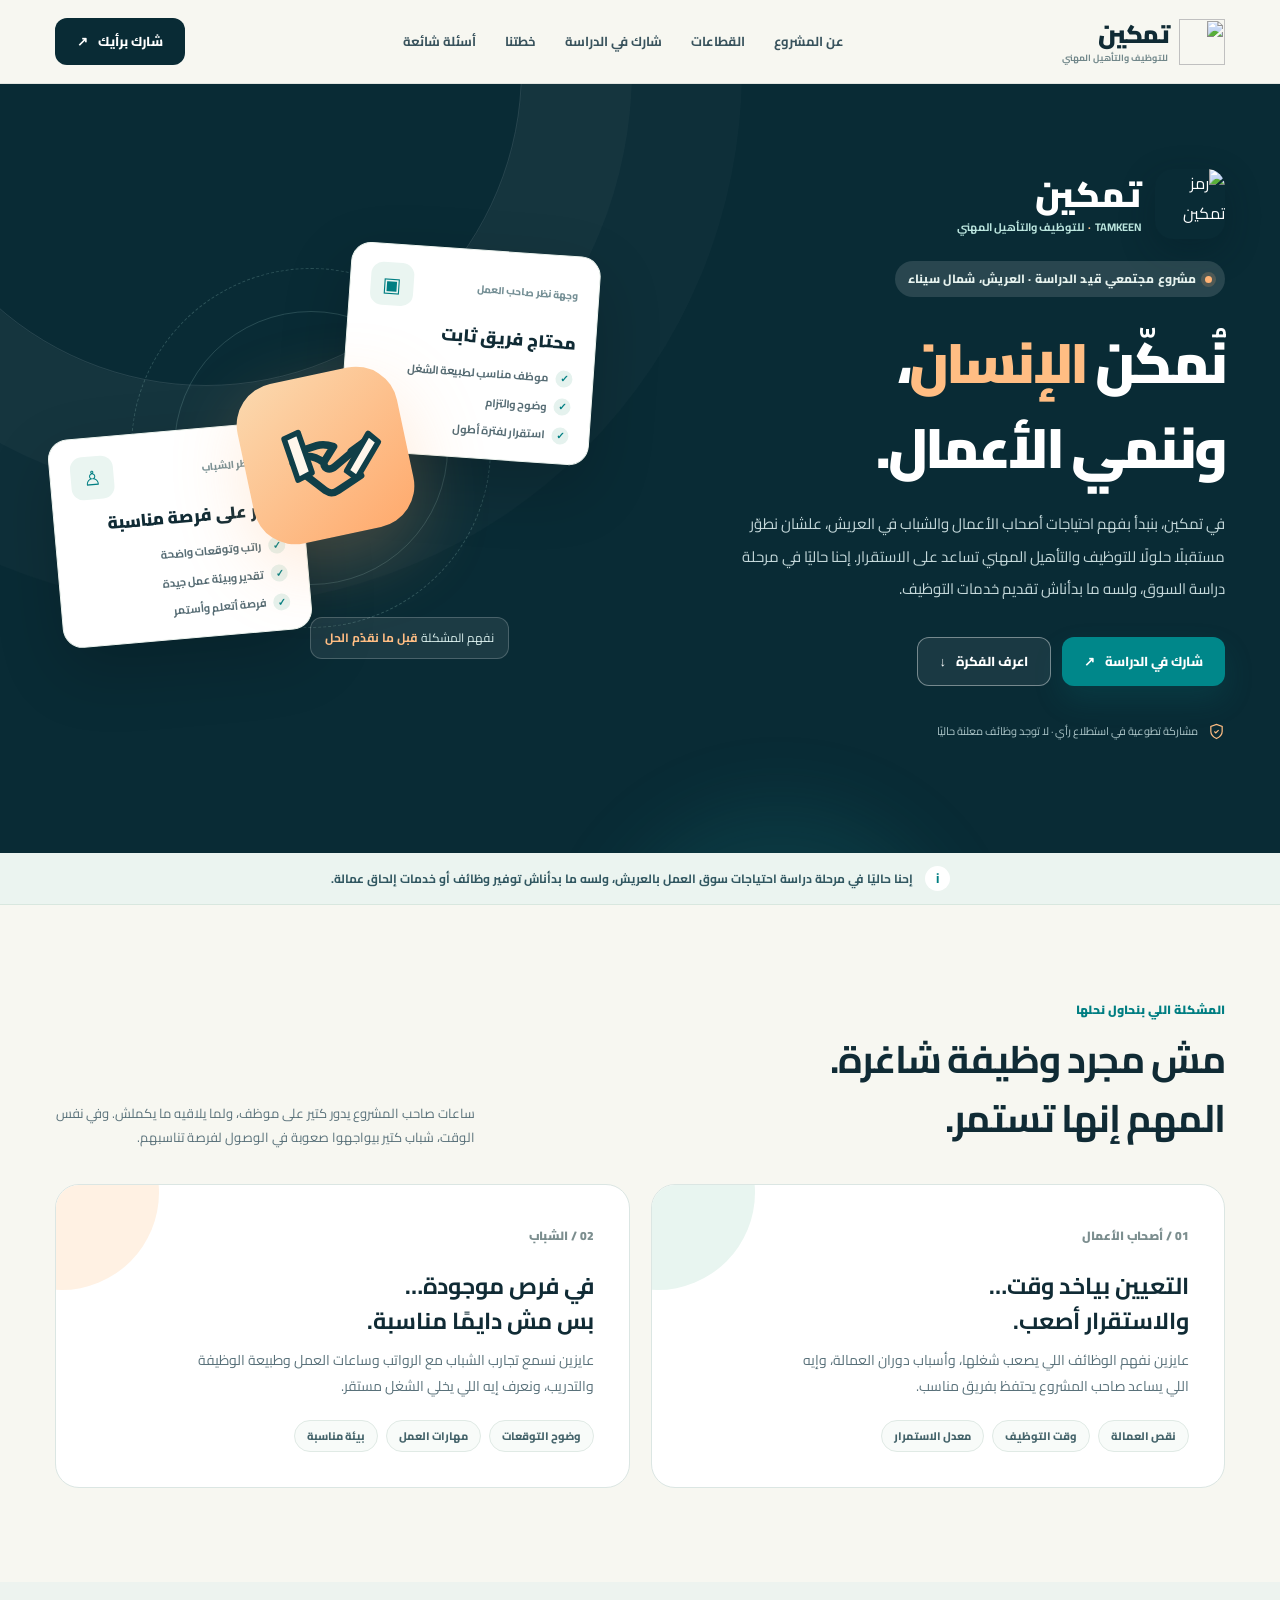
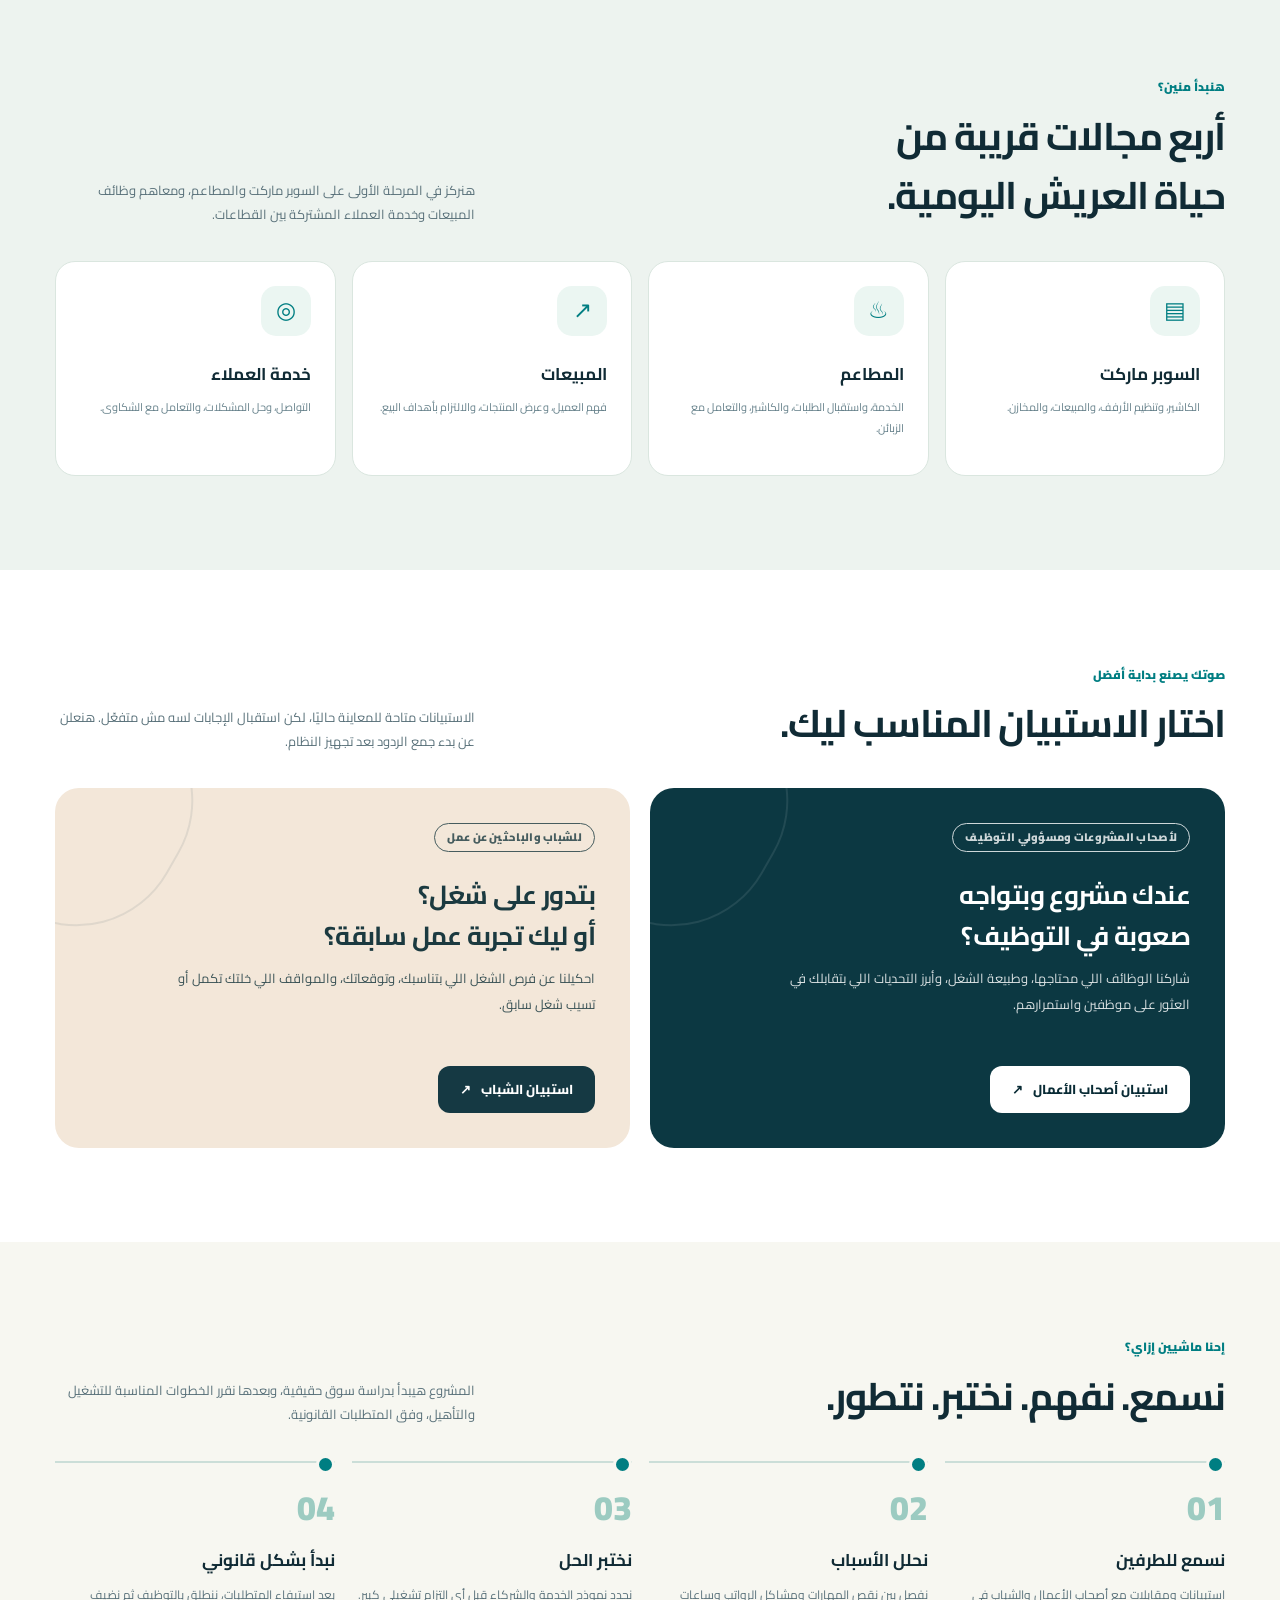
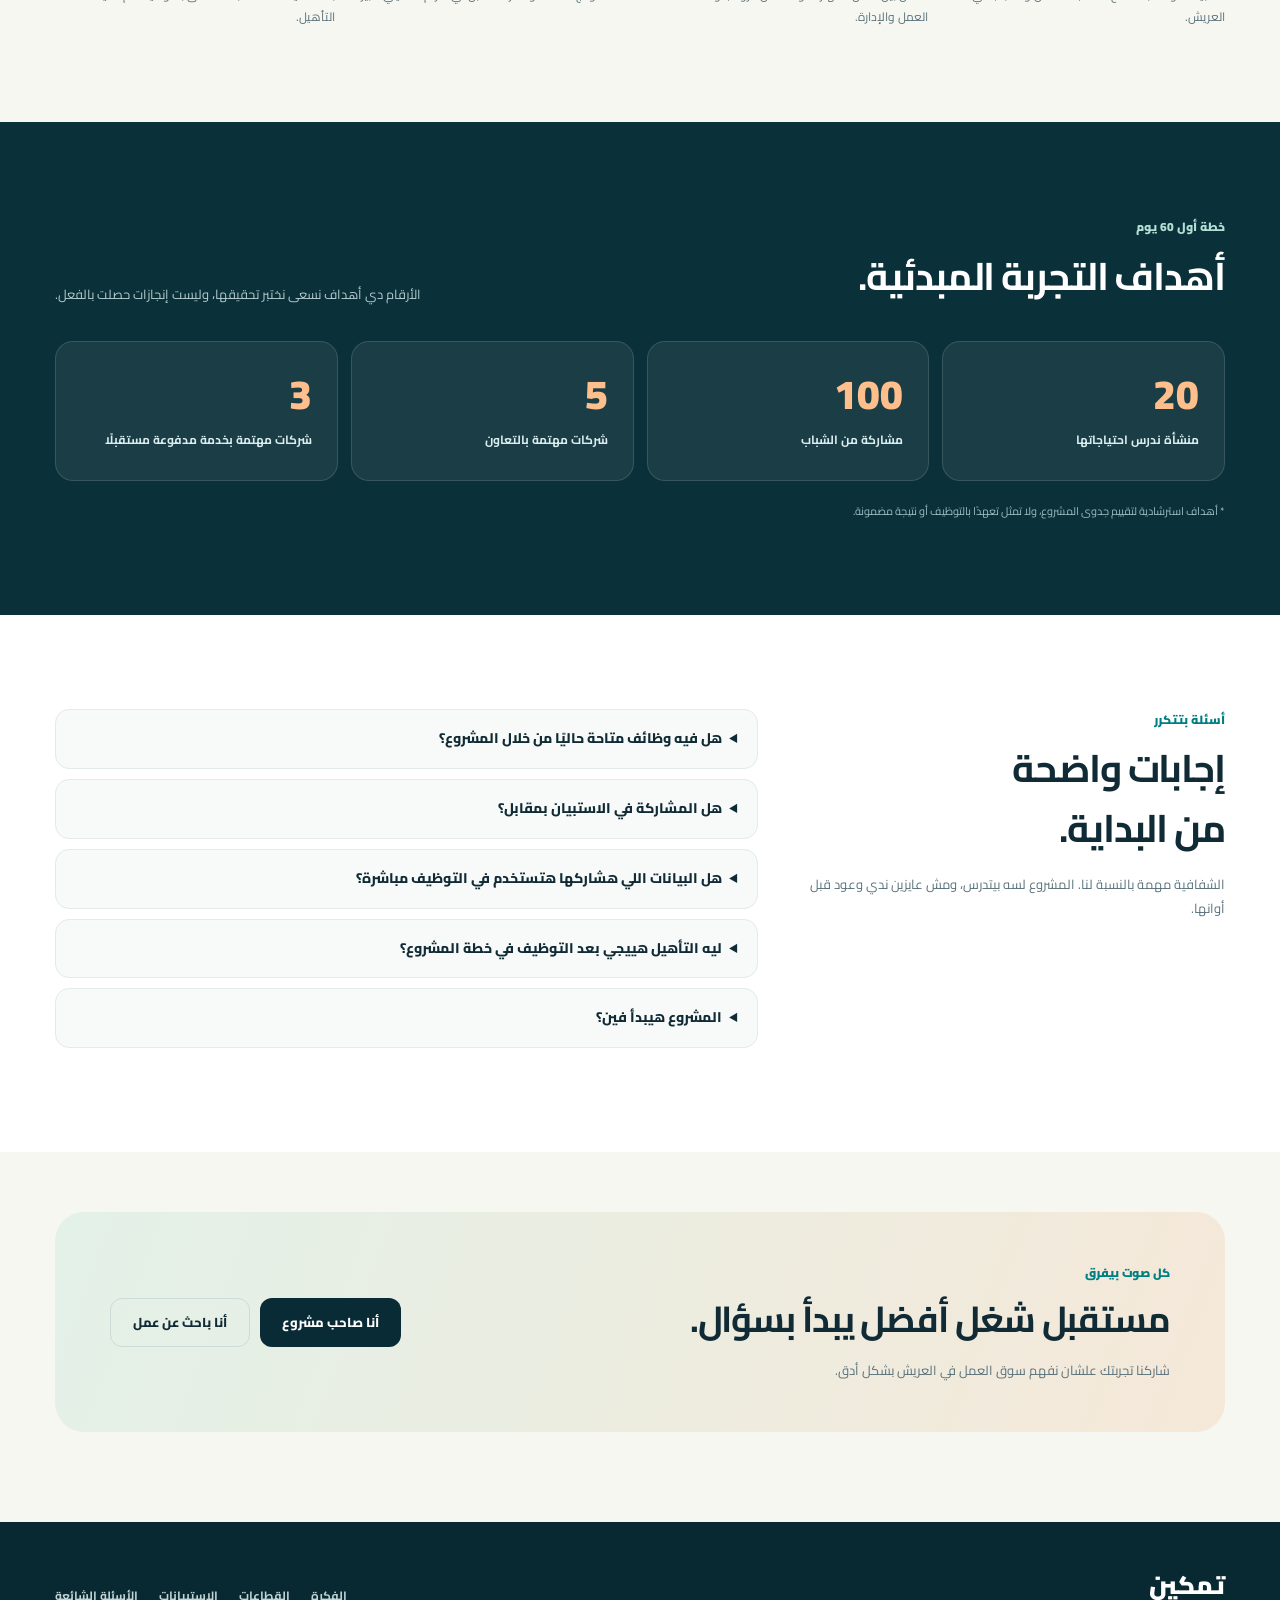
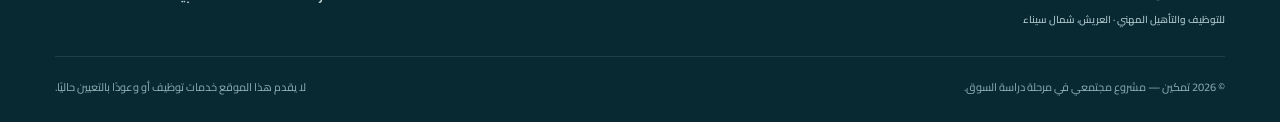
==== commit 564a9186: "Display Tamkeen logo on homepage, surveys, favicon, and thank-you page" ====
--- a/wasla-arish/index.html
+++ b/wasla-arish/index.html
@@ -5,7 +5,7 @@
   <meta name="viewport" content="width=device-width, initial-scale=1.0" />
   <meta name="theme-color" content="#092b35" />
   <meta name="description" content="تمكين: مبادرة في مرحلة دراسة السوق بمدينة العريش لفهم احتياجات الشركات والشباب، تمهيدًا لتطوير حلول للتوظيف والتأهيل المهني واستقرار العمل." />
-  <title>تمكين | نُمكّن الإنسان.. وننمي الأعمال</title>
+  <title>تمكين | نُمكّن الإنسان.. وننمي الأعمال</title><link rel="icon" type="image/svg+xml" href="/assets/tamkeen-mark.svg">
   <link rel="preconnect" href="https://fonts.googleapis.com">
   <link rel="preconnect" href="https://fonts.gstatic.com" crossorigin>
   <link href="https://fonts.googleapis.com/css2?family=Cairo:wght@400;500;600;700;800;900&family=Tajawal:wght@400;500;600;700;800&display=swap" rel="stylesheet">
@@ -31,8 +31,8 @@
     .site-header { position: sticky; top: 0; z-index: 20; background:rgba(247,247,241,.95); border-bottom: 1px solid rgba(16,43,53,.09); backdrop-filter:blur(18px); }
     .nav { min-height: 83px; display:flex; justify-content:space-between; align-items:center; gap: 20px; }
     .brand { display:flex; align-items:center; gap: 11px; white-space:nowrap; }
-    .brand-mark { width:44px; height:44px; flex-shrink:0; border-radius:14px; background:linear-gradient(145deg,#092b35,#125965); display:flex; align-items:center; justify-content:center; box-shadow:0 6px 15px #092b3520; }
-    .brand-mark svg { display:block; width:32px; height:32px; flex-shrink:0; }
+    .brand-mark {width:46px;height:46px;flex-shrink:0;display:flex;align-items:center;justify-content:center;border-radius:14px;}
+    .brand-mark img {display:block;width:46px;height:46px;object-fit:contain;}
     .brand-name { font-size:25px; line-height:1.1; font-weight:900; letter-spacing:-1.5px; }
     .brand-sub { display:block; font-size:9px; font-weight:700; letter-spacing:0; color:#71878a; margin-top:5px; }
     .nav-links { display:flex; align-items:center; gap: 29px; font-size:13px; font-weight:700; color:#39535d; }
@@ -181,14 +181,23 @@
       .metrics-grid { gap:9px; } .metric { padding:22px 15px; } .metric strong { font-size:34px; }
     }
     @media(prefers-reduced-motion:reduce) { html { scroll-behavior:auto; } * { transition:none !important; } }
-  </style>
+  
+    /* Tamkeen visual identity — scalable brand lockup */
+    .hero-brand {display:flex;align-items:center;gap:14px;margin-bottom:22px;max-width:100%;}
+    .hero-brand>img {width:70px;height:70px;flex:0 0 70px;border-radius:18px;box-shadow:0 12px 35px #041b2250;}
+    .hero-brand-type {display:flex;flex-direction:column;align-items:flex-start;gap:1px;min-width:0;}
+    .hero-brand-type strong {font-family:'Cairo',Tahoma,Arial,sans-serif;font-size:35px;line-height:1.35;font-weight:900;color:#fff;}
+    .hero-brand-type span {font-size:11px;color:#bce6df;font-weight:700;line-height:1.6;}
+    .hero-brand-type b {color:#ffc18b;padding-inline:2px;}
+    @media(max-width:640px){.hero-brand {gap:11px;margin-bottom:16px}.hero-brand>img{width:58px;height:58px;flex-basis:58px;border-radius:16px}.hero-brand-type strong{font-size:29px}.hero-brand-type span{font-size:10px}}
+</style>
 </head>
 <body>
   <!-- روابط الاستبيانات الداخلية متاحة للمعاينة؛ استقبال الإجابات لم يُفعّل بعد. -->
   <header class="site-header">
     <div class="wrap nav">
       <a class="brand" href="#الرئيسية" aria-label="تمكين - العودة للرئيسية">
-        <span class="brand-mark" aria-hidden="true"><svg viewBox="0 0 48 48" width="30" height="30" fill="none" xmlns="http://www.w3.org/2000/svg" aria-hidden="true"><path d="M10 36V28M20 36V23M30 36V28" stroke="#B8E9DF" stroke-width="4" stroke-linecap="round"/><path d="M9 23L19 14L27 20L39 8M31 8H39V16" stroke="#FFBE83" stroke-width="4" stroke-linecap="round" stroke-linejoin="round"/></svg></span>
+        <span class="brand-mark" aria-hidden="true"><img src="/assets/tamkeen-mark.svg" alt="" width="44" height="44"></span>
         <span class="brand-name">تمكين <small class="brand-sub">للتوظيف والتأهيل المهني</small></span>
       </a>
       <nav class="nav-links" id="nav-links" aria-label="القائمة الرئيسية">
@@ -206,6 +215,7 @@
     <section class="hero" id="الرئيسية">
       <div class="wrap hero-inner">
         <div>
+          <div class="hero-brand" aria-label="تمكين - للتوظيف والتأهيل المهني"><img src="/assets/tamkeen-mark.svg" alt="رمز تمكين" width="70" height="70"><div class="hero-brand-type"><strong>تمكين</strong><span>TAMKEEN <b>·</b> للتوظيف والتأهيل المهني</span></div></div>
           <span class="eyebrow"><span class="dot"></span> مشروع مجتمعي قيد الدراسة · العريش، شمال سيناء</span>
           <h1>نُمكّن <em>الإنسان</em>،<br>وننمي الأعمال.</h1>
           <p>في تمكين، بنبدأ بفهم احتياجات أصحاب الأعمال والشباب في العريش، علشان نطوّر مستقبلًا حلولًا للتوظيف والتأهيل المهني تساعد على الاستقرار. إحنا حاليًا في مرحلة دراسة السوق، ولسه ما بدأناش تقديم خدمات التوظيف.</p>
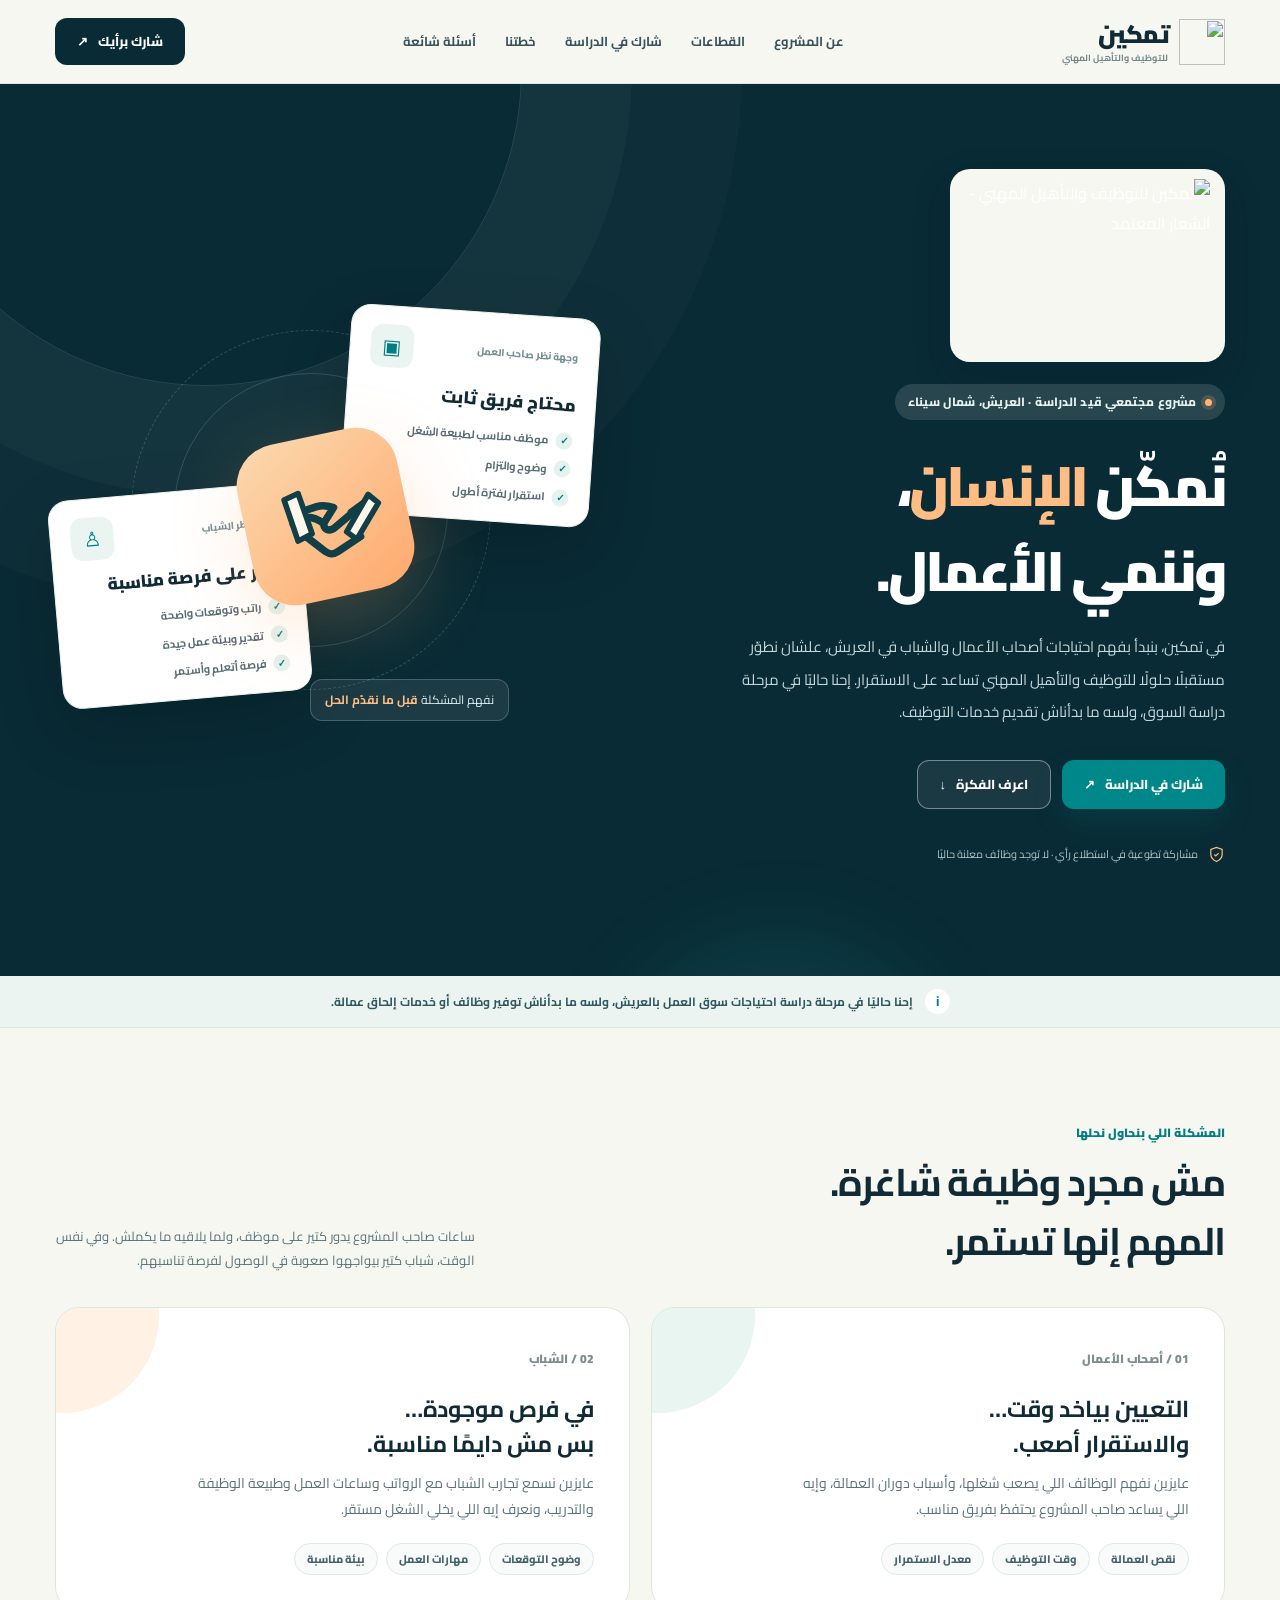
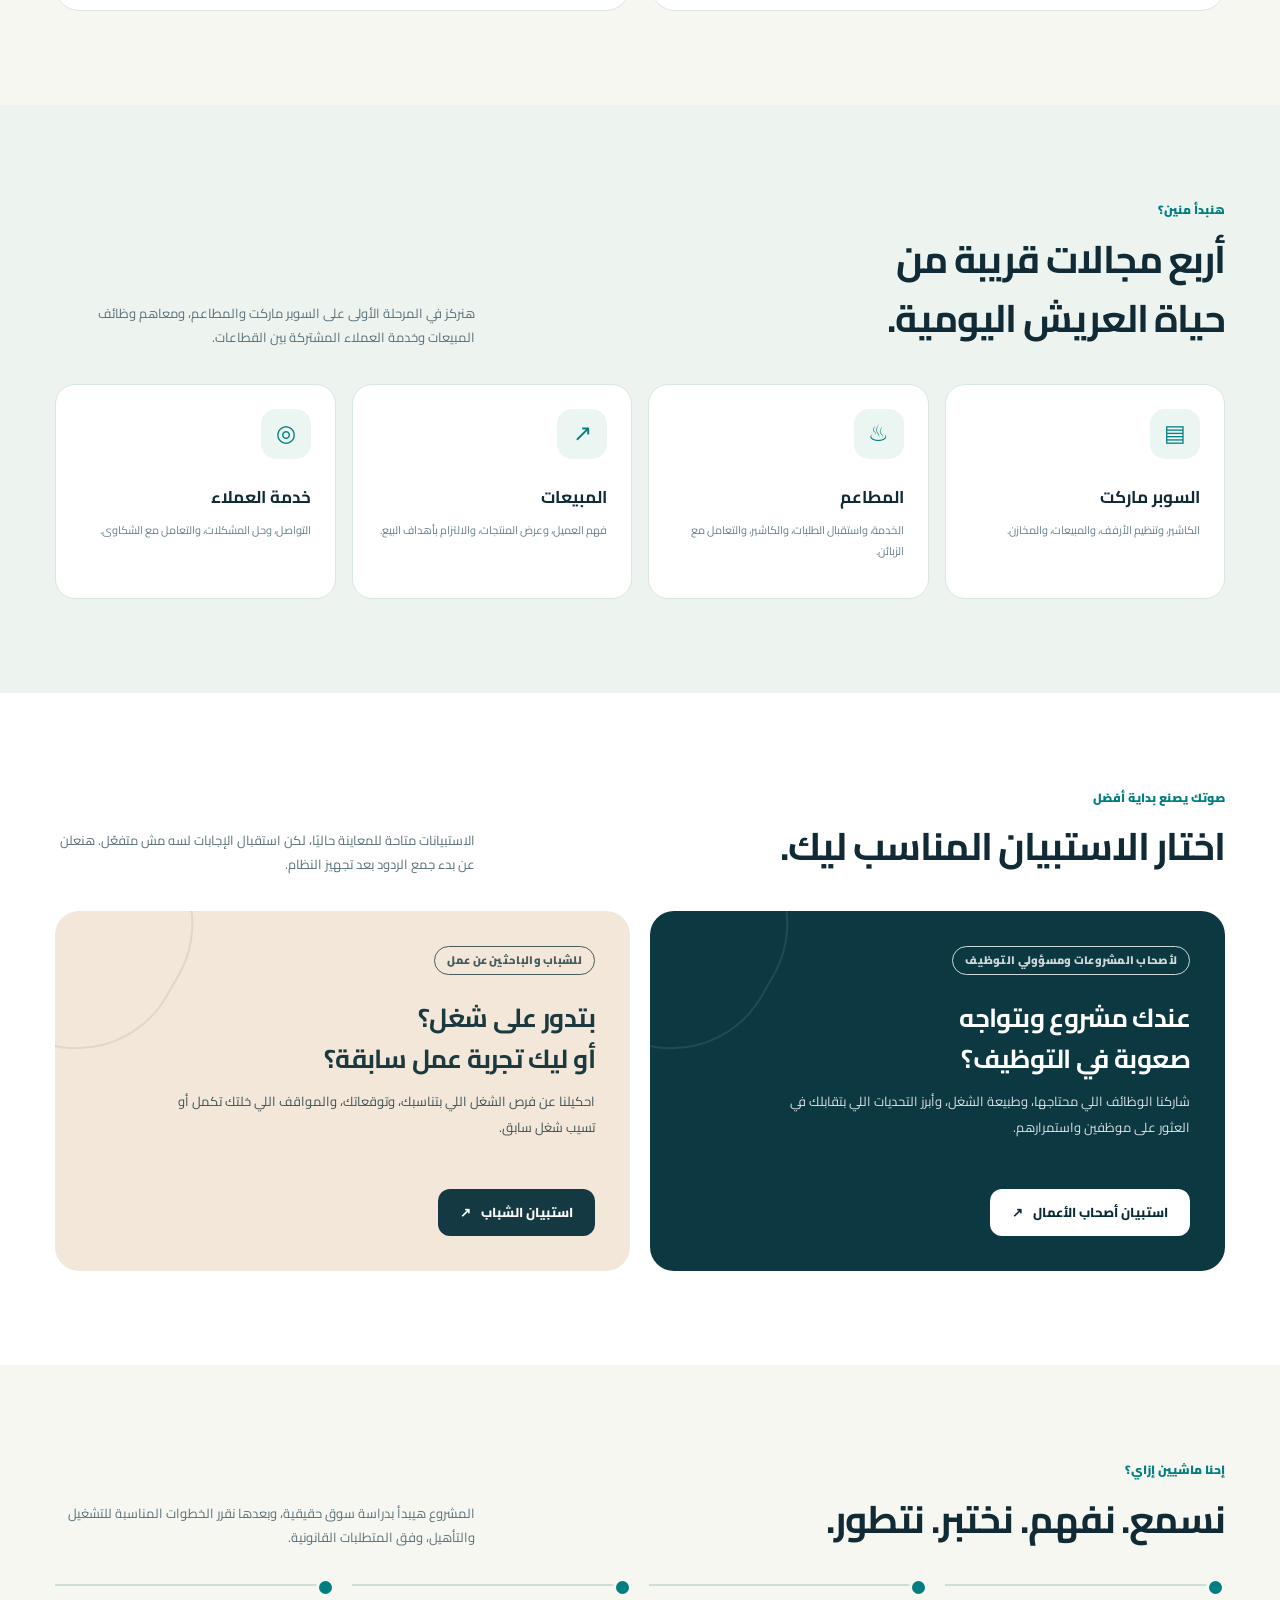
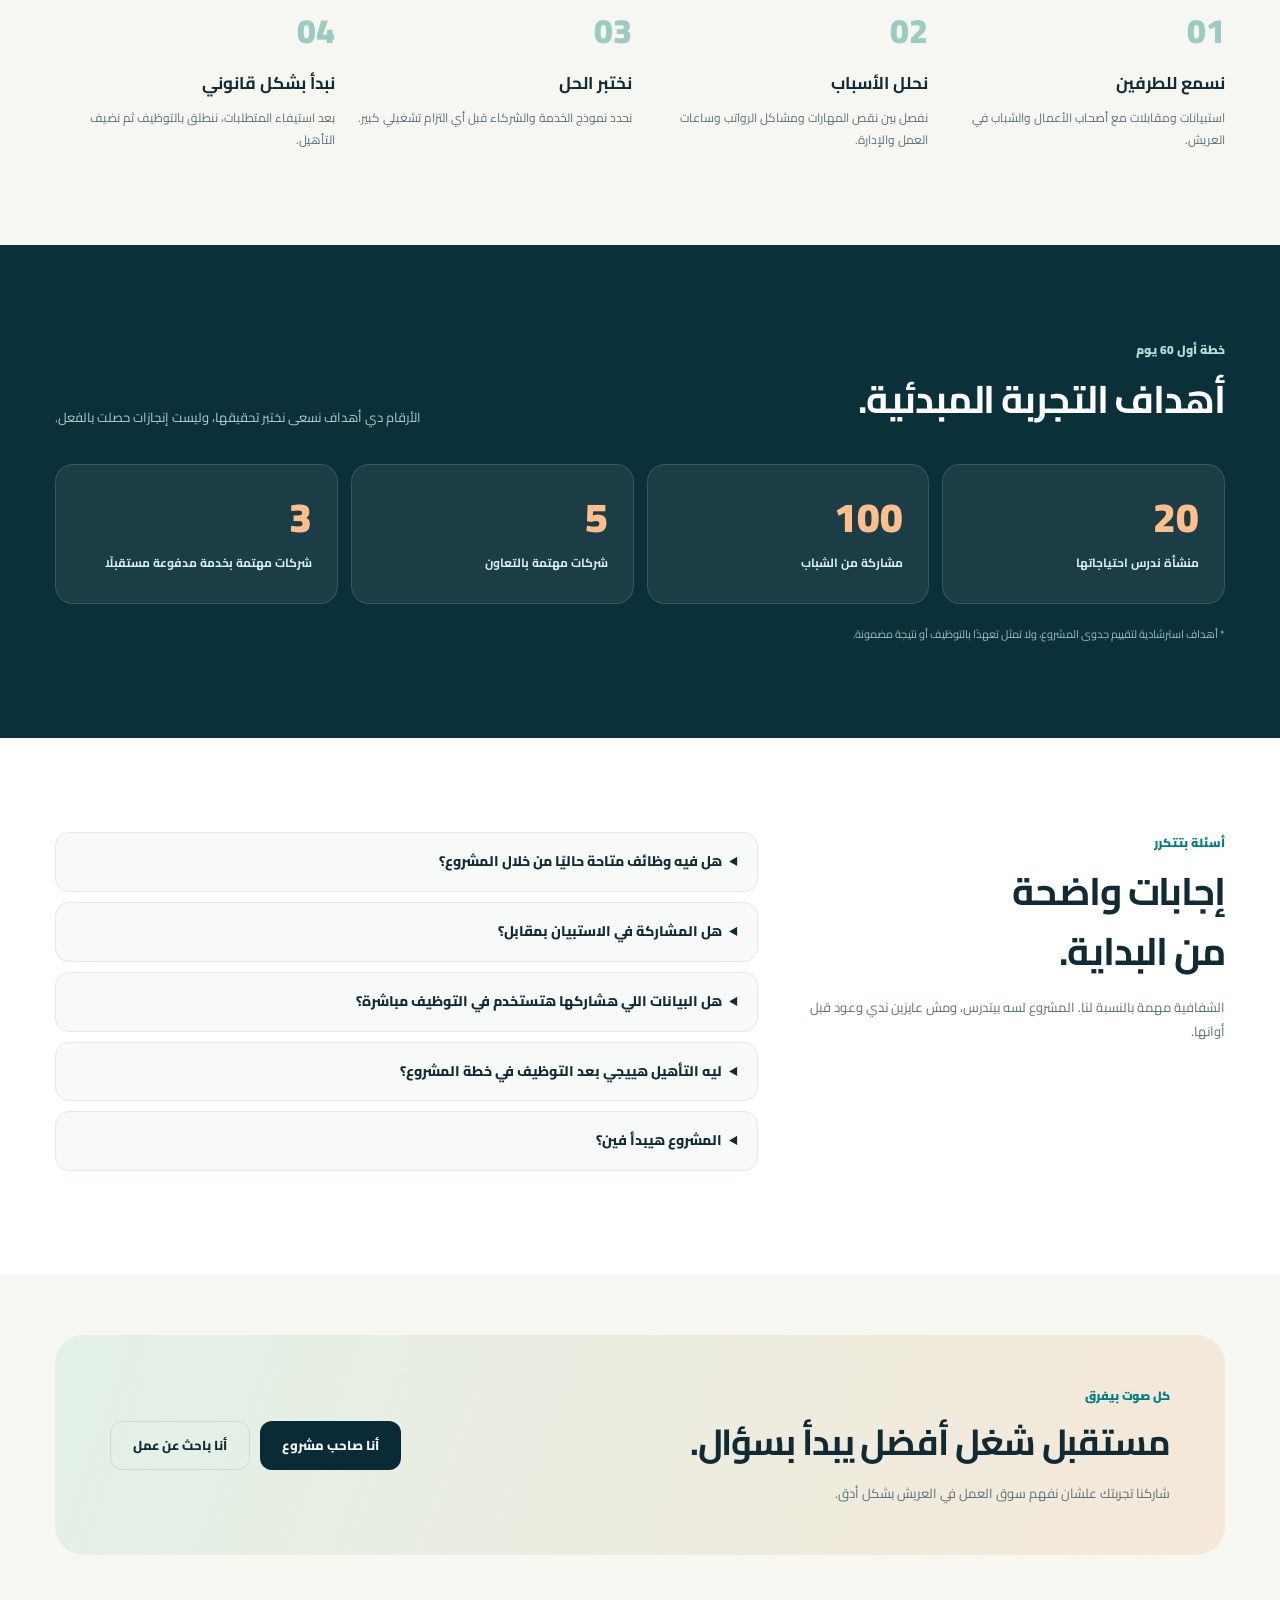
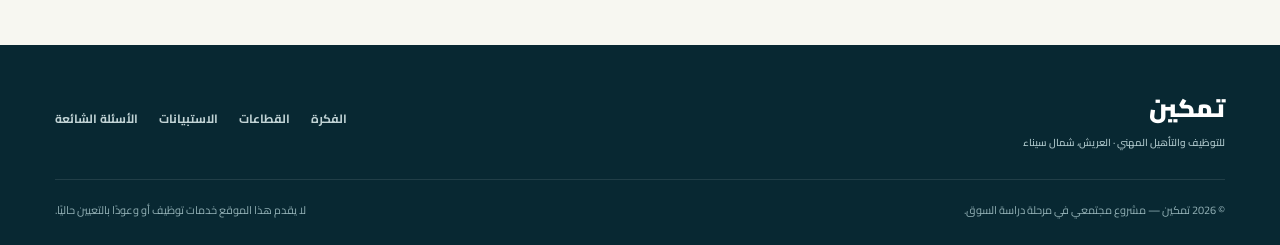
==== commit df75320a: "Use user's exact selected Tamkeen option 10 logo across the website" ====
--- a/wasla-arish/index.html
+++ b/wasla-arish/index.html
@@ -5,7 +5,7 @@
   <meta name="viewport" content="width=device-width, initial-scale=1.0" />
   <meta name="theme-color" content="#092b35" />
   <meta name="description" content="تمكين: مبادرة في مرحلة دراسة السوق بمدينة العريش لفهم احتياجات الشركات والشباب، تمهيدًا لتطوير حلول للتوظيف والتأهيل المهني واستقرار العمل." />
-  <title>تمكين | نُمكّن الإنسان.. وننمي الأعمال</title><link rel="icon" type="image/svg+xml" href="/assets/tamkeen-mark.svg">
+  <title>تمكين | نُمكّن الإنسان.. وننمي الأعمال</title><link rel="icon" type="image/svg+xml" href="/assets/tamkeen-approved-symbol.svg">
   <link rel="preconnect" href="https://fonts.googleapis.com">
   <link rel="preconnect" href="https://fonts.gstatic.com" crossorigin>
   <link href="https://fonts.googleapis.com/css2?family=Cairo:wght@400;500;600;700;800;900&family=Tajawal:wght@400;500;600;700;800&display=swap" rel="stylesheet">
@@ -182,14 +182,10 @@
     }
     @media(prefers-reduced-motion:reduce) { html { scroll-behavior:auto; } * { transition:none !important; } }
   
-    /* Tamkeen visual identity — scalable brand lockup */
-    .hero-brand {display:flex;align-items:center;gap:14px;margin-bottom:22px;max-width:100%;}
-    .hero-brand>img {width:70px;height:70px;flex:0 0 70px;border-radius:18px;box-shadow:0 12px 35px #041b2250;}
-    .hero-brand-type {display:flex;flex-direction:column;align-items:flex-start;gap:1px;min-width:0;}
-    .hero-brand-type strong {font-family:'Cairo',Tahoma,Arial,sans-serif;font-size:35px;line-height:1.35;font-weight:900;color:#fff;}
-    .hero-brand-type span {font-size:11px;color:#bce6df;font-weight:700;line-height:1.6;}
-    .hero-brand-type b {color:#ffc18b;padding-inline:2px;}
-    @media(max-width:640px){.hero-brand {gap:11px;margin-bottom:16px}.hero-brand>img{width:58px;height:58px;flex-basis:58px;border-radius:16px}.hero-brand-type strong{font-size:29px}.hero-brand-type span{font-size:10px}}
+    /* Approved Tamkeen logo based exactly on the user-selected artwork */
+    .hero-brand{display:inline-flex;align-items:center;justify-content:center;width:fit-content;max-width:100%;padding:10px 15px;margin-bottom:22px;border-radius:20px;background:#f7f7f1;box-shadow:0 15px 35px #001c2640}
+    .hero-brand>img{display:block;width:245px;max-width:100%;height:auto;object-fit:contain}
+    @media(max-width:640px){.hero-brand{padding:8px 11px;margin-bottom:17px;border-radius:15px}.hero-brand>img{width:195px}}
 </style>
 </head>
 <body>
@@ -197,7 +193,7 @@
   <header class="site-header">
     <div class="wrap nav">
       <a class="brand" href="#الرئيسية" aria-label="تمكين - العودة للرئيسية">
-        <span class="brand-mark" aria-hidden="true"><img src="/assets/tamkeen-mark.svg" alt="" width="44" height="44"></span>
+        <span class="brand-mark" aria-hidden="true"><img src="/assets/tamkeen-approved-symbol.svg" alt="" width="44" height="44"></span>
         <span class="brand-name">تمكين <small class="brand-sub">للتوظيف والتأهيل المهني</small></span>
       </a>
       <nav class="nav-links" id="nav-links" aria-label="القائمة الرئيسية">
@@ -215,7 +211,7 @@
     <section class="hero" id="الرئيسية">
       <div class="wrap hero-inner">
         <div>
-          <div class="hero-brand" aria-label="تمكين - للتوظيف والتأهيل المهني"><img src="/assets/tamkeen-mark.svg" alt="رمز تمكين" width="70" height="70"><div class="hero-brand-type"><strong>تمكين</strong><span>TAMKEEN <b>·</b> للتوظيف والتأهيل المهني</span></div></div>
+          <div class="hero-brand"><img src="/assets/tamkeen-approved-logo.svg" alt="تمكين للتوظيف والتأهيل المهني - الشعار المعتمد" width="245" height="173"></div>
           <span class="eyebrow"><span class="dot"></span> مشروع مجتمعي قيد الدراسة · العريش، شمال سيناء</span>
           <h1>نُمكّن <em>الإنسان</em>،<br>وننمي الأعمال.</h1>
           <p>في تمكين، بنبدأ بفهم احتياجات أصحاب الأعمال والشباب في العريش، علشان نطوّر مستقبلًا حلولًا للتوظيف والتأهيل المهني تساعد على الاستقرار. إحنا حاليًا في مرحلة دراسة السوق، ولسه ما بدأناش تقديم خدمات التوظيف.</p>
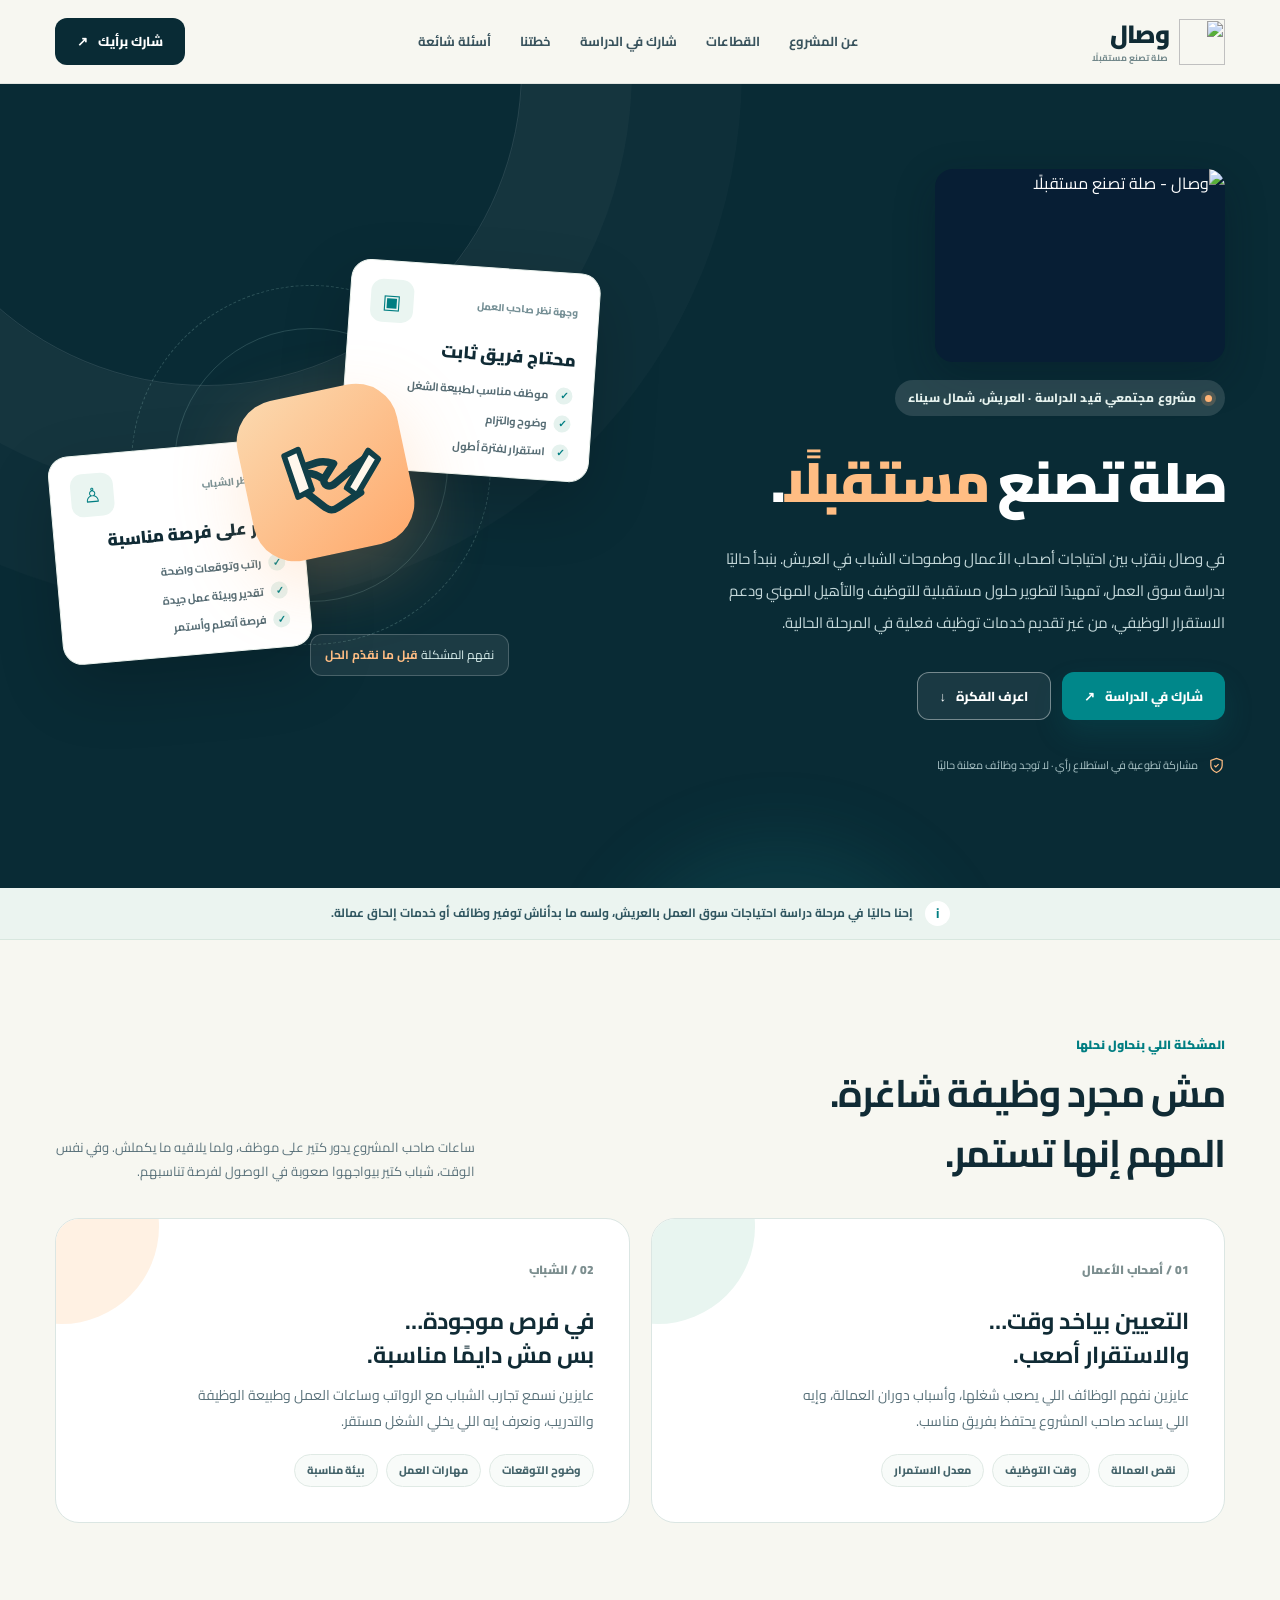
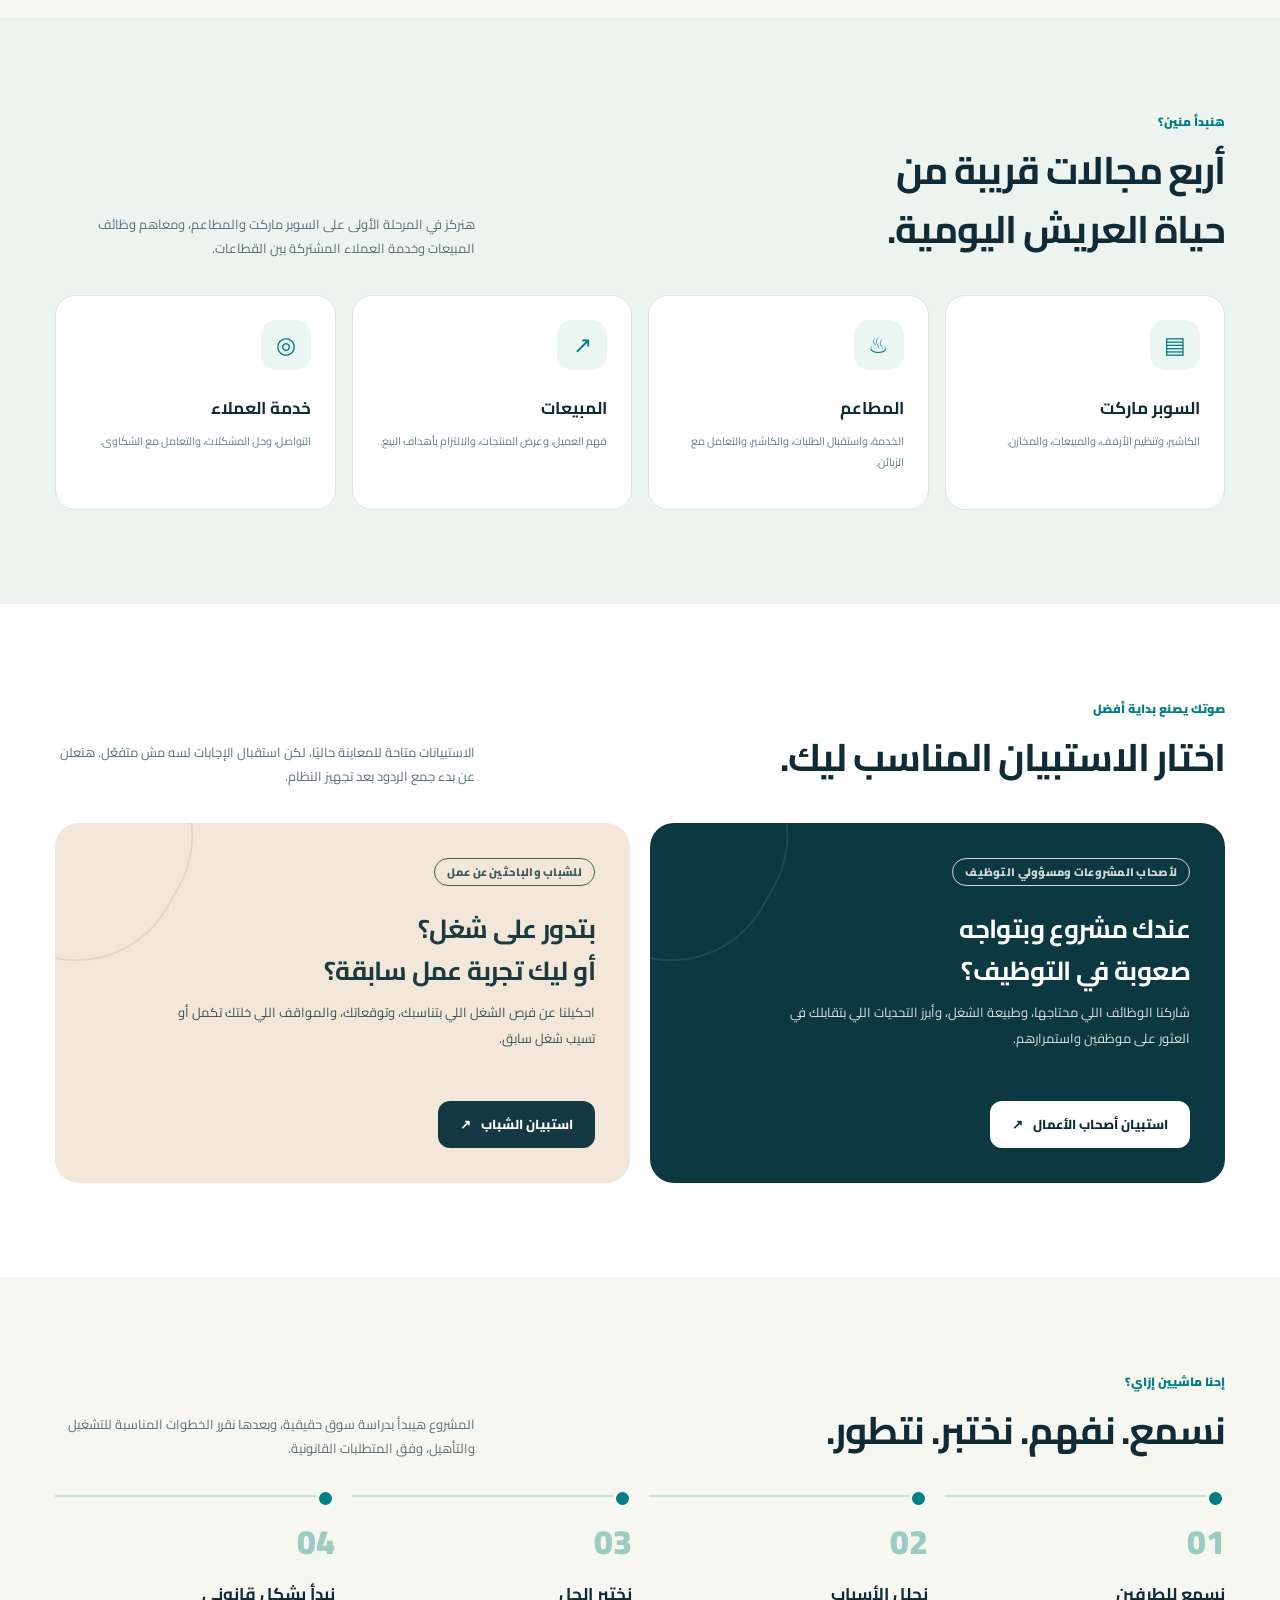
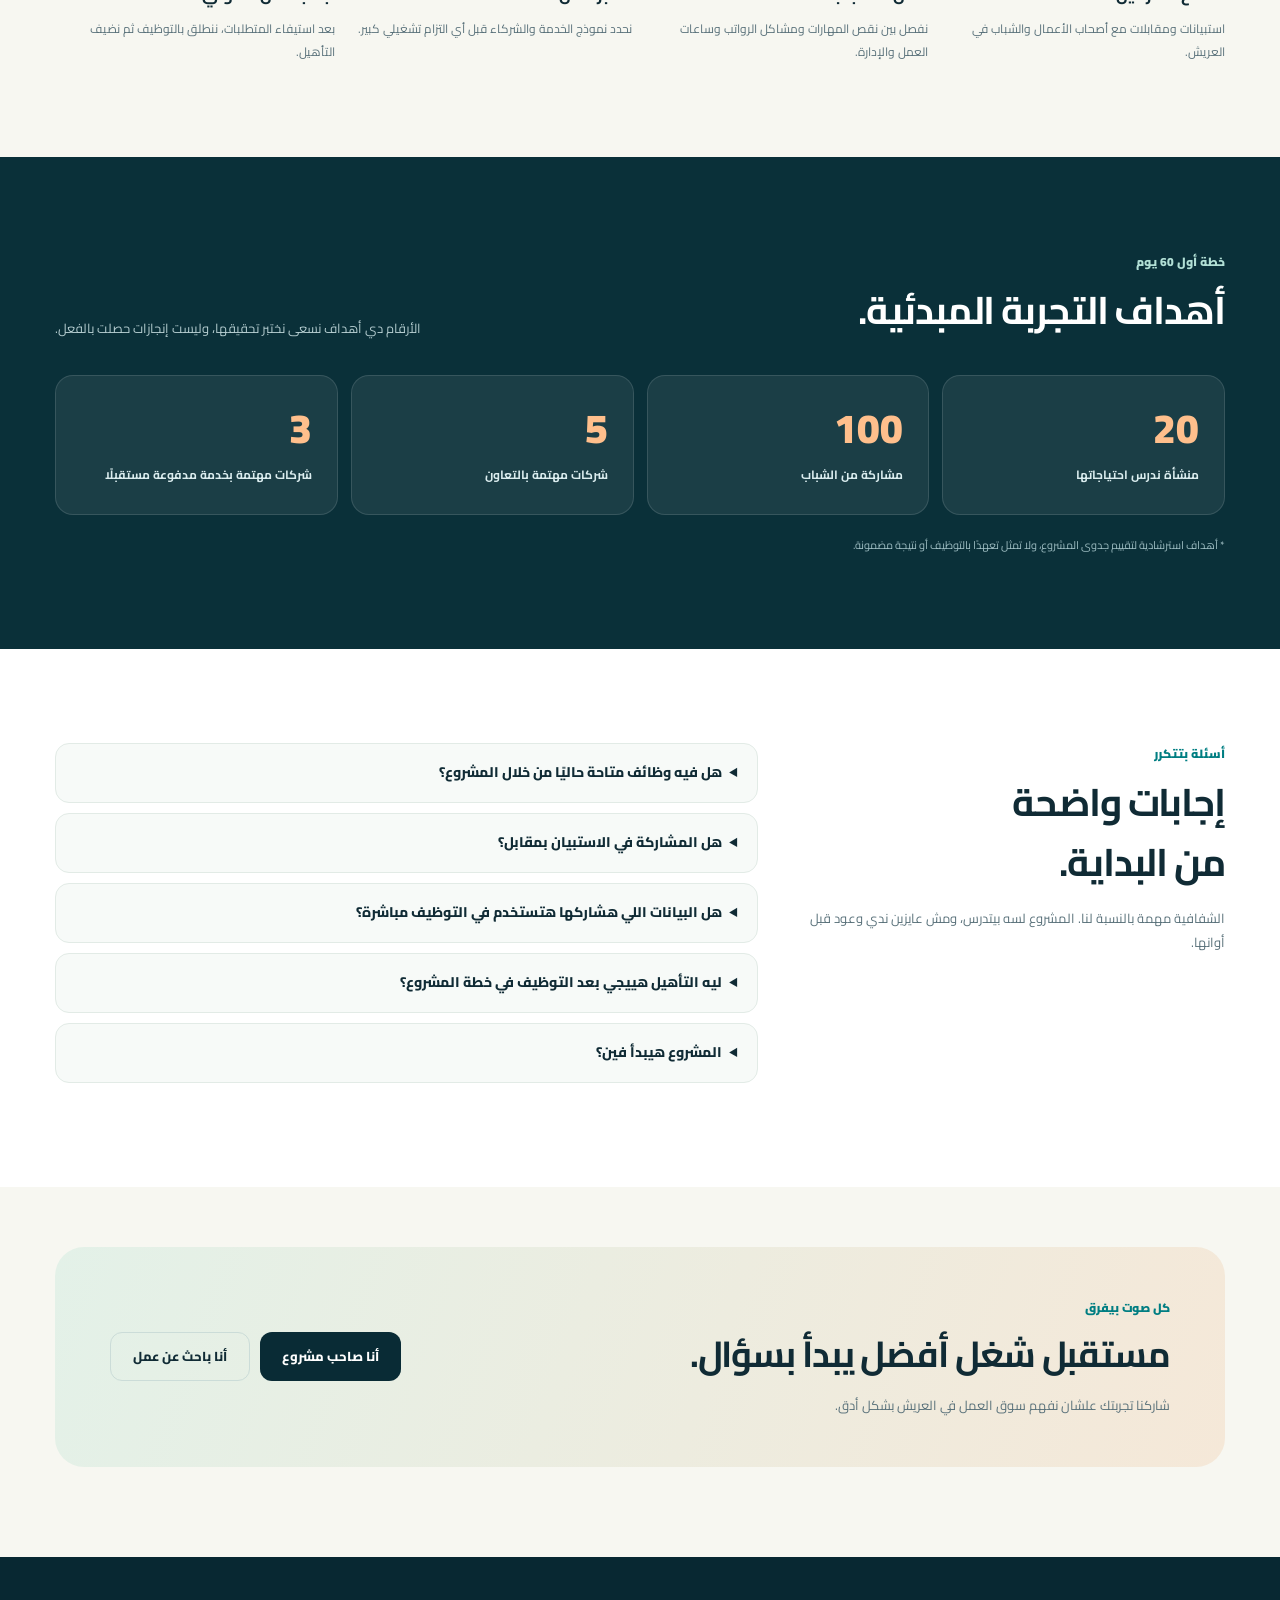
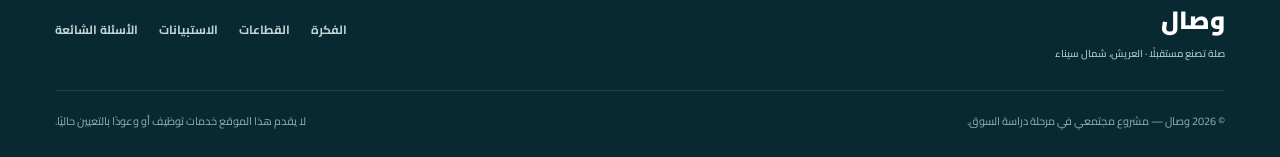
==== commit 96a25f47: "Switch site identity from Tamkeen to Wesal across pages" ====
--- a/wasla-arish/index.html
+++ b/wasla-arish/index.html
@@ -4,8 +4,8 @@
   <meta charset="UTF-8" />
   <meta name="viewport" content="width=device-width, initial-scale=1.0" />
   <meta name="theme-color" content="#092b35" />
-  <meta name="description" content="تمكين: مبادرة في مرحلة دراسة السوق بمدينة العريش لفهم احتياجات الشركات والشباب، تمهيدًا لتطوير حلول للتوظيف والتأهيل المهني واستقرار العمل." />
-  <title>تمكين | نُمكّن الإنسان.. وننمي الأعمال</title><link rel="icon" type="image/svg+xml" href="/assets/tamkeen-approved-symbol.svg">
+  <meta name="description" content="وصال: مبادرة في مرحلة دراسة السوق بمدينة العريش لفهم احتياجات الشركات والشباب، تمهيدًا لتطوير حلول للتوظيف والتأهيل المهني واستقرار العمل." />
+  <title>وصال | صلة تصنع مستقبلًا</title><link rel="icon" type="image/svg+xml" href="/assets/wesal-symbol.svg">
   <link rel="preconnect" href="https://fonts.googleapis.com">
   <link rel="preconnect" href="https://fonts.gstatic.com" crossorigin>
   <link href="https://fonts.googleapis.com/css2?family=Cairo:wght@400;500;600;700;800;900&family=Tajawal:wght@400;500;600;700;800&display=swap" rel="stylesheet">
@@ -182,19 +182,19 @@
     }
     @media(prefers-reduced-motion:reduce) { html { scroll-behavior:auto; } * { transition:none !important; } }
   
-    /* Approved Tamkeen logo based exactly on the user-selected artwork */
-    .hero-brand{display:inline-flex;align-items:center;justify-content:center;width:fit-content;max-width:100%;padding:10px 15px;margin-bottom:22px;border-radius:20px;background:#f7f7f1;box-shadow:0 15px 35px #001c2640}
-    .hero-brand>img{display:block;width:245px;max-width:100%;height:auto;object-fit:contain}
-    @media(max-width:640px){.hero-brand{padding:8px 11px;margin-bottom:17px;border-radius:15px}.hero-brand>img{width:195px}}
+    /* Wesal identity inspired by the approved navy, teal and orange logo */
+    .hero-brand{display:inline-flex;align-items:center;justify-content:center;width:fit-content;max-width:100%;padding:0;margin-bottom:18px;border-radius:18px;background:#071e34;box-shadow:0 14px 40px #00121d44;overflow:hidden}
+    .hero-brand>img{display:block;width:290px;max-width:100%;height:auto;object-fit:contain}
+    @media(max-width:640px){.hero-brand{padding:0;margin-bottom:16px;border-radius:14px}.hero-brand>img{width:240px}}
 </style>
 </head>
 <body>
-  <!-- روابط الاستبيانات الداخلية متاحة للمعاينة؛ استقبال الإجابات لم يُفعّل بعد. -->
+  <!-- الاستبيانات متاحة للمعاينة فقط؛ استقبال الإجابات لم يُفعّل بعد. -->
   <header class="site-header">
     <div class="wrap nav">
-      <a class="brand" href="#الرئيسية" aria-label="تمكين - العودة للرئيسية">
-        <span class="brand-mark" aria-hidden="true"><img src="/assets/tamkeen-approved-symbol.svg" alt="" width="44" height="44"></span>
-        <span class="brand-name">تمكين <small class="brand-sub">للتوظيف والتأهيل المهني</small></span>
+      <a class="brand" href="#الرئيسية" aria-label="وصال - العودة للرئيسية">
+        <span class="brand-mark" aria-hidden="true"><img src="/assets/wesal-symbol.svg" alt="" width="44" height="44"></span>
+        <span class="brand-name">وصال <small class="brand-sub">صلة تصنع مستقبلًا</small></span>
       </a>
       <nav class="nav-links" id="nav-links" aria-label="القائمة الرئيسية">
         <a href="#الفكرة">عن المشروع</a>
@@ -211,10 +211,10 @@
     <section class="hero" id="الرئيسية">
       <div class="wrap hero-inner">
         <div>
-          <div class="hero-brand"><img src="/assets/tamkeen-approved-logo.svg" alt="تمكين للتوظيف والتأهيل المهني - الشعار المعتمد" width="245" height="173"></div>
+          <div class="hero-brand"><img src="/assets/wesal-logo.svg" alt="وصال - صلة تصنع مستقبلًا" width="290" height="193"></div>
           <span class="eyebrow"><span class="dot"></span> مشروع مجتمعي قيد الدراسة · العريش، شمال سيناء</span>
-          <h1>نُمكّن <em>الإنسان</em>،<br>وننمي الأعمال.</h1>
-          <p>في تمكين، بنبدأ بفهم احتياجات أصحاب الأعمال والشباب في العريش، علشان نطوّر مستقبلًا حلولًا للتوظيف والتأهيل المهني تساعد على الاستقرار. إحنا حاليًا في مرحلة دراسة السوق، ولسه ما بدأناش تقديم خدمات التوظيف.</p>
+          <h1>صلة تصنع <em>مستقبلًا</em>.</h1>
+          <p>في وصال بنقرّب بين احتياجات أصحاب الأعمال وطموحات الشباب في العريش. بنبدأ حاليًا بدراسة سوق العمل، تمهيدًا لتطوير حلول مستقبلية للتوظيف والتأهيل المهني ودعم الاستقرار الوظيفي، من غير تقديم خدمات توظيف فعلية في المرحلة الحالية.</p>
           <div class="hero-actions">
             <a class="btn btn-teal" href="#شارك">شارك في الدراسة <span aria-hidden="true">↗</span></a>
             <a class="btn btn-outline" href="#الفكرة">اعرف الفكرة <span aria-hidden="true">↓</span></a>
@@ -277,7 +277,7 @@
     </div></div></section>
     <section class="closing"><div class="wrap"><div class="closing-panel"><div><span class="section-hint">كل صوت بيفرق</span><h2>مستقبل شغل أفضل يبدأ بسؤال.</h2><p>شاركنا تجربتك علشان نفهم سوق العمل في العريش بشكل أدق.</p></div><div class="closing-actions"><a class="btn btn-dark" href="/forms/companies/">أنا صاحب مشروع</a><a class="btn btn-ghost" href="/forms/youth/">أنا باحث عن عمل</a></div></div></div></section>
   </main>
-  <footer class="site-footer"><div class="wrap"><div class="footer-row"><a href="#الرئيسية" class="footer-brand">تمكين<small>للتوظيف والتأهيل المهني · العريش، شمال سيناء</small></a><div class="footer-links"><a href="#الفكرة">الفكرة</a><a href="#القطاعات">القطاعات</a><a href="#شارك">الاستبيانات</a><a href="#الاسئلة">الأسئلة الشائعة</a></div></div><div class="footer-bottom"><span>© <span id="year"></span> تمكين — مشروع مجتمعي في مرحلة دراسة السوق.</span><span>لا يقدم هذا الموقع خدمات توظيف أو وعودًا بالتعيين حاليًا.</span></div></div></footer>
+  <footer class="site-footer"><div class="wrap"><div class="footer-row"><a href="#الرئيسية" class="footer-brand">وصال<small>صلة تصنع مستقبلًا · العريش، شمال سيناء</small></a><div class="footer-links"><a href="#الفكرة">الفكرة</a><a href="#القطاعات">القطاعات</a><a href="#شارك">الاستبيانات</a><a href="#الاسئلة">الأسئلة الشائعة</a></div></div><div class="footer-bottom"><span>© <span id="year"></span> وصال — مشروع مجتمعي في مرحلة دراسة السوق.</span><span>لا يقدم هذا الموقع خدمات توظيف أو وعودًا بالتعيين حاليًا.</span></div></div></footer>
   <div class="modal-backdrop" id="survey-modal" role="dialog" aria-modal="true" aria-labelledby="modal-title" aria-hidden="true"><div class="modal"><button class="close-modal" id="close-modal" type="button" aria-label="إغلاق">×</button><div class="modal-symbol">↗</div><h3 id="modal-title">الاستبيان لم يُربط بعد</h3><p id="modal-message">بعد تجهيز رابط الاستبيان على Google Forms، هنضيفه هنا علشان تقدر تشارك مباشرة.</p><button type="button" class="btn btn-dark" id="modal-ok">تمام، فهمت</button></div></div>
   <script>
     /* ضع الروابط الحقيقية بعد إنشائها. لا تضع رابط تعديل النموذج: استخدم رابط استقبال الردود فقط. */
